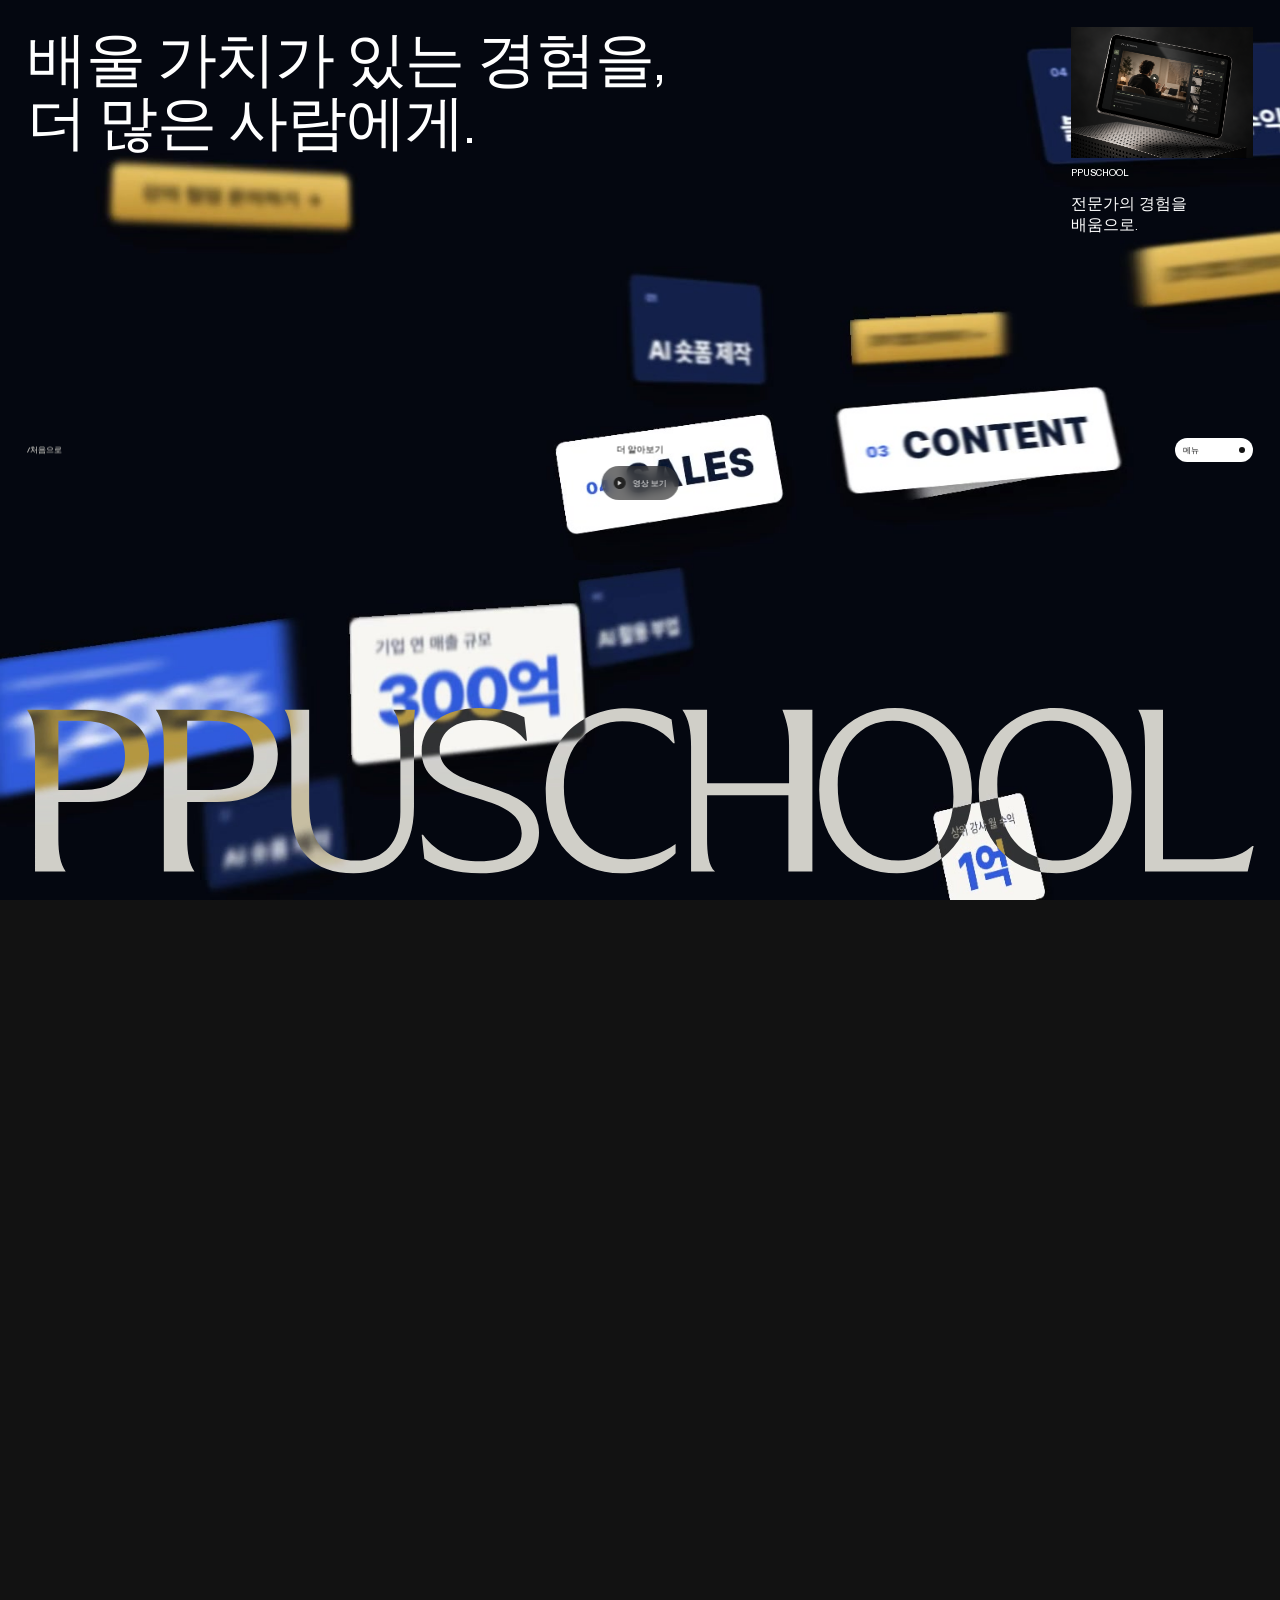
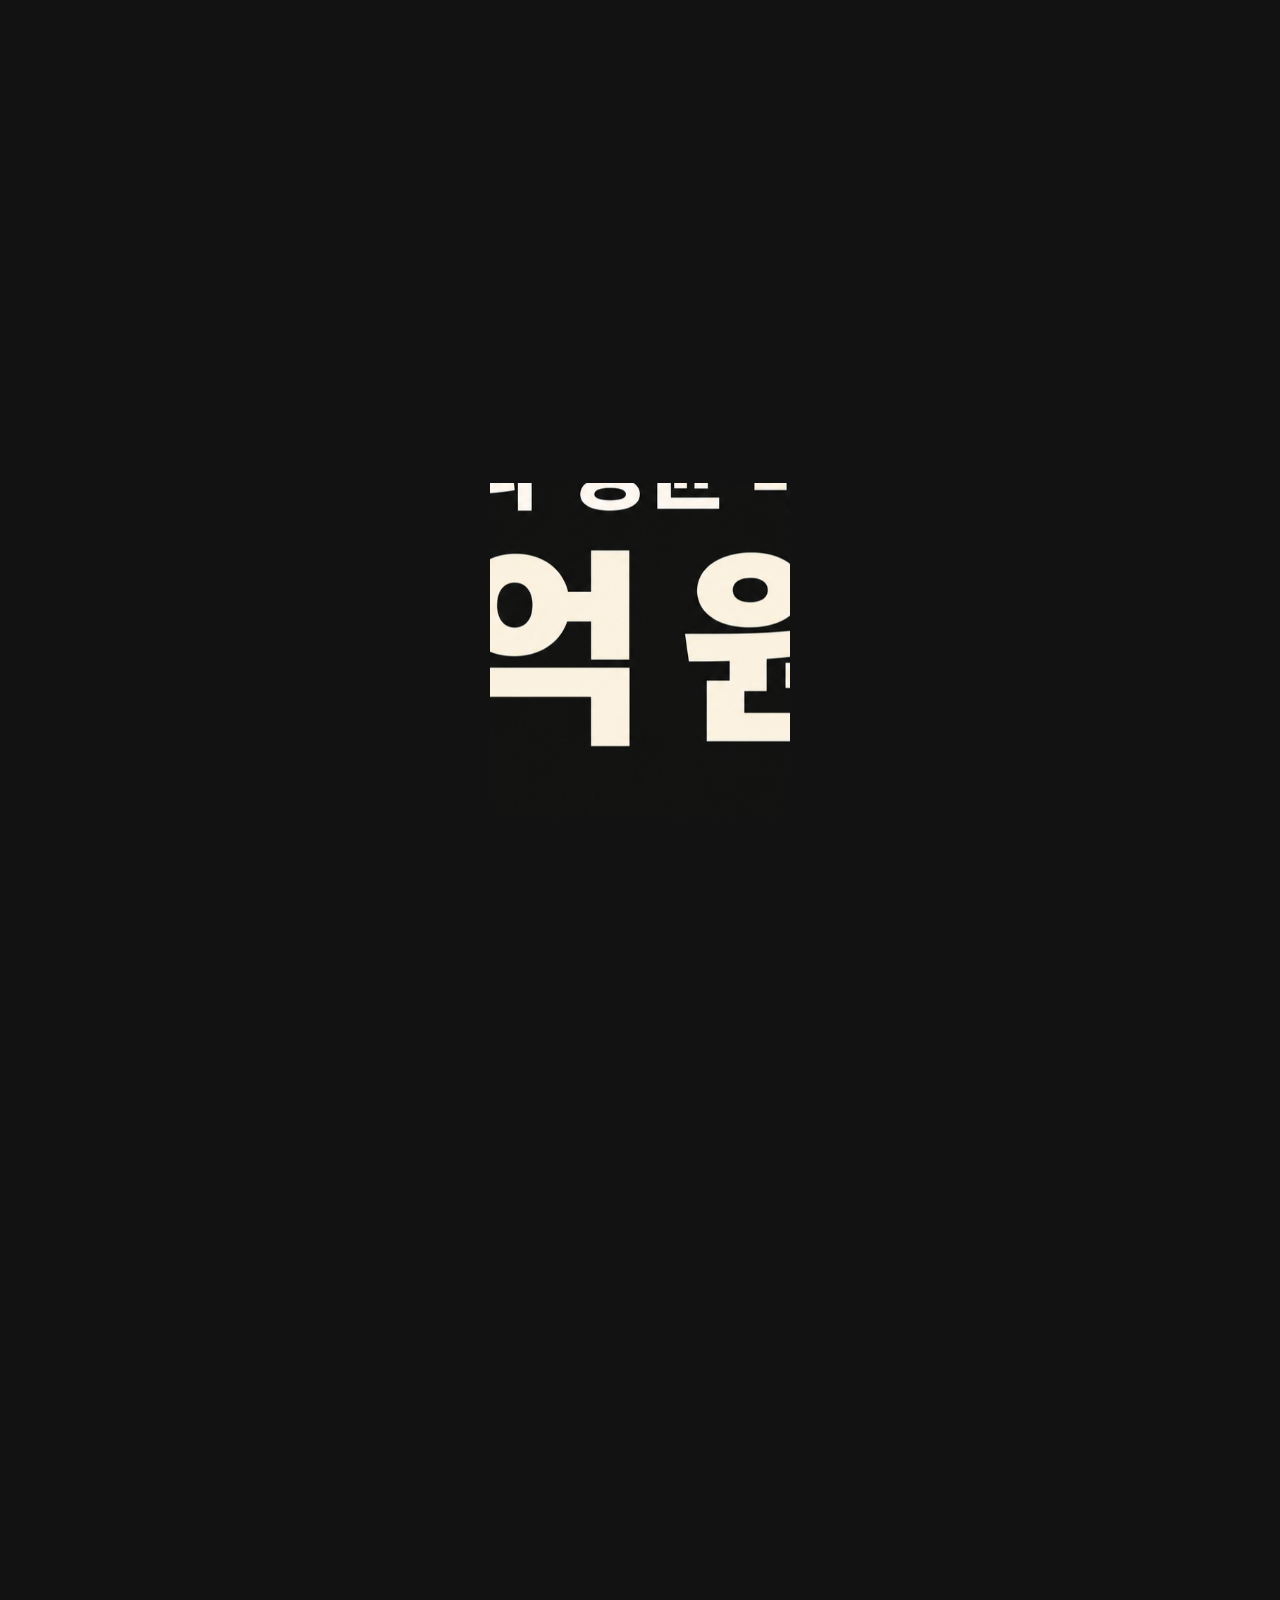
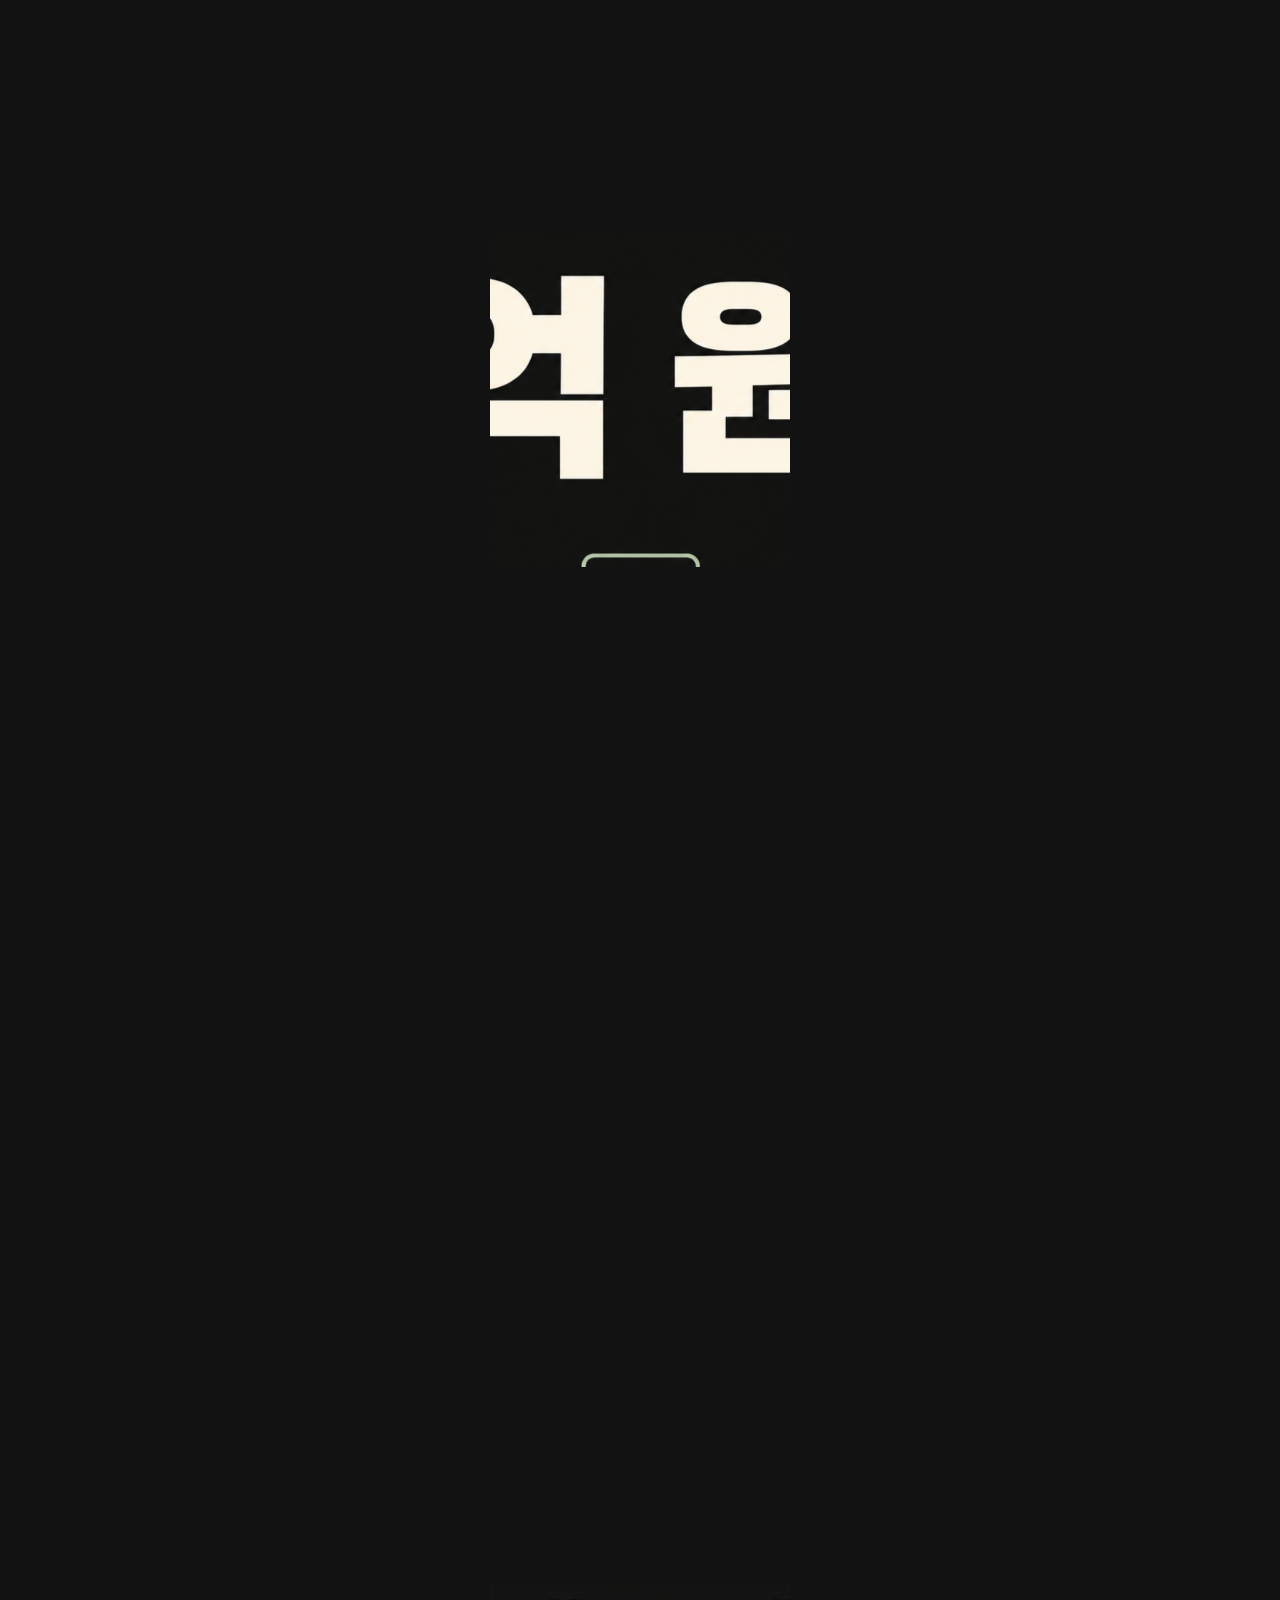
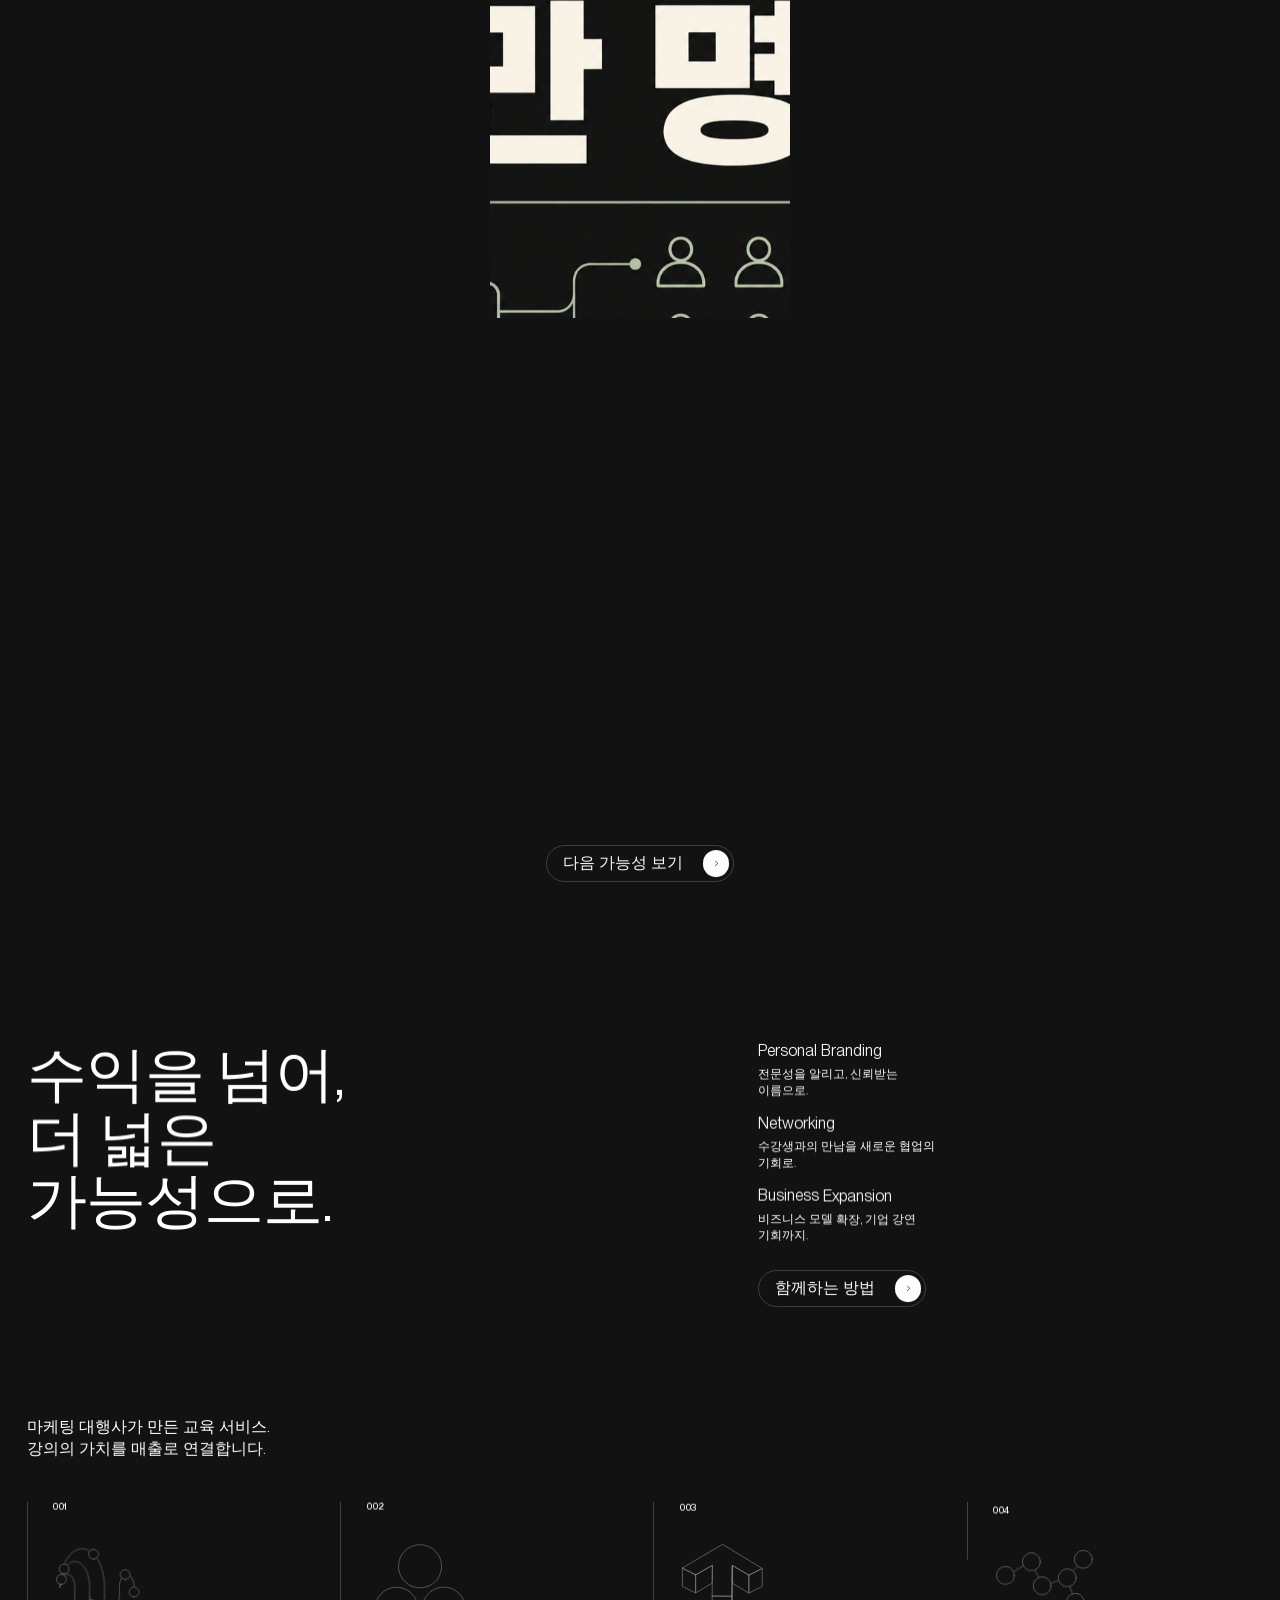
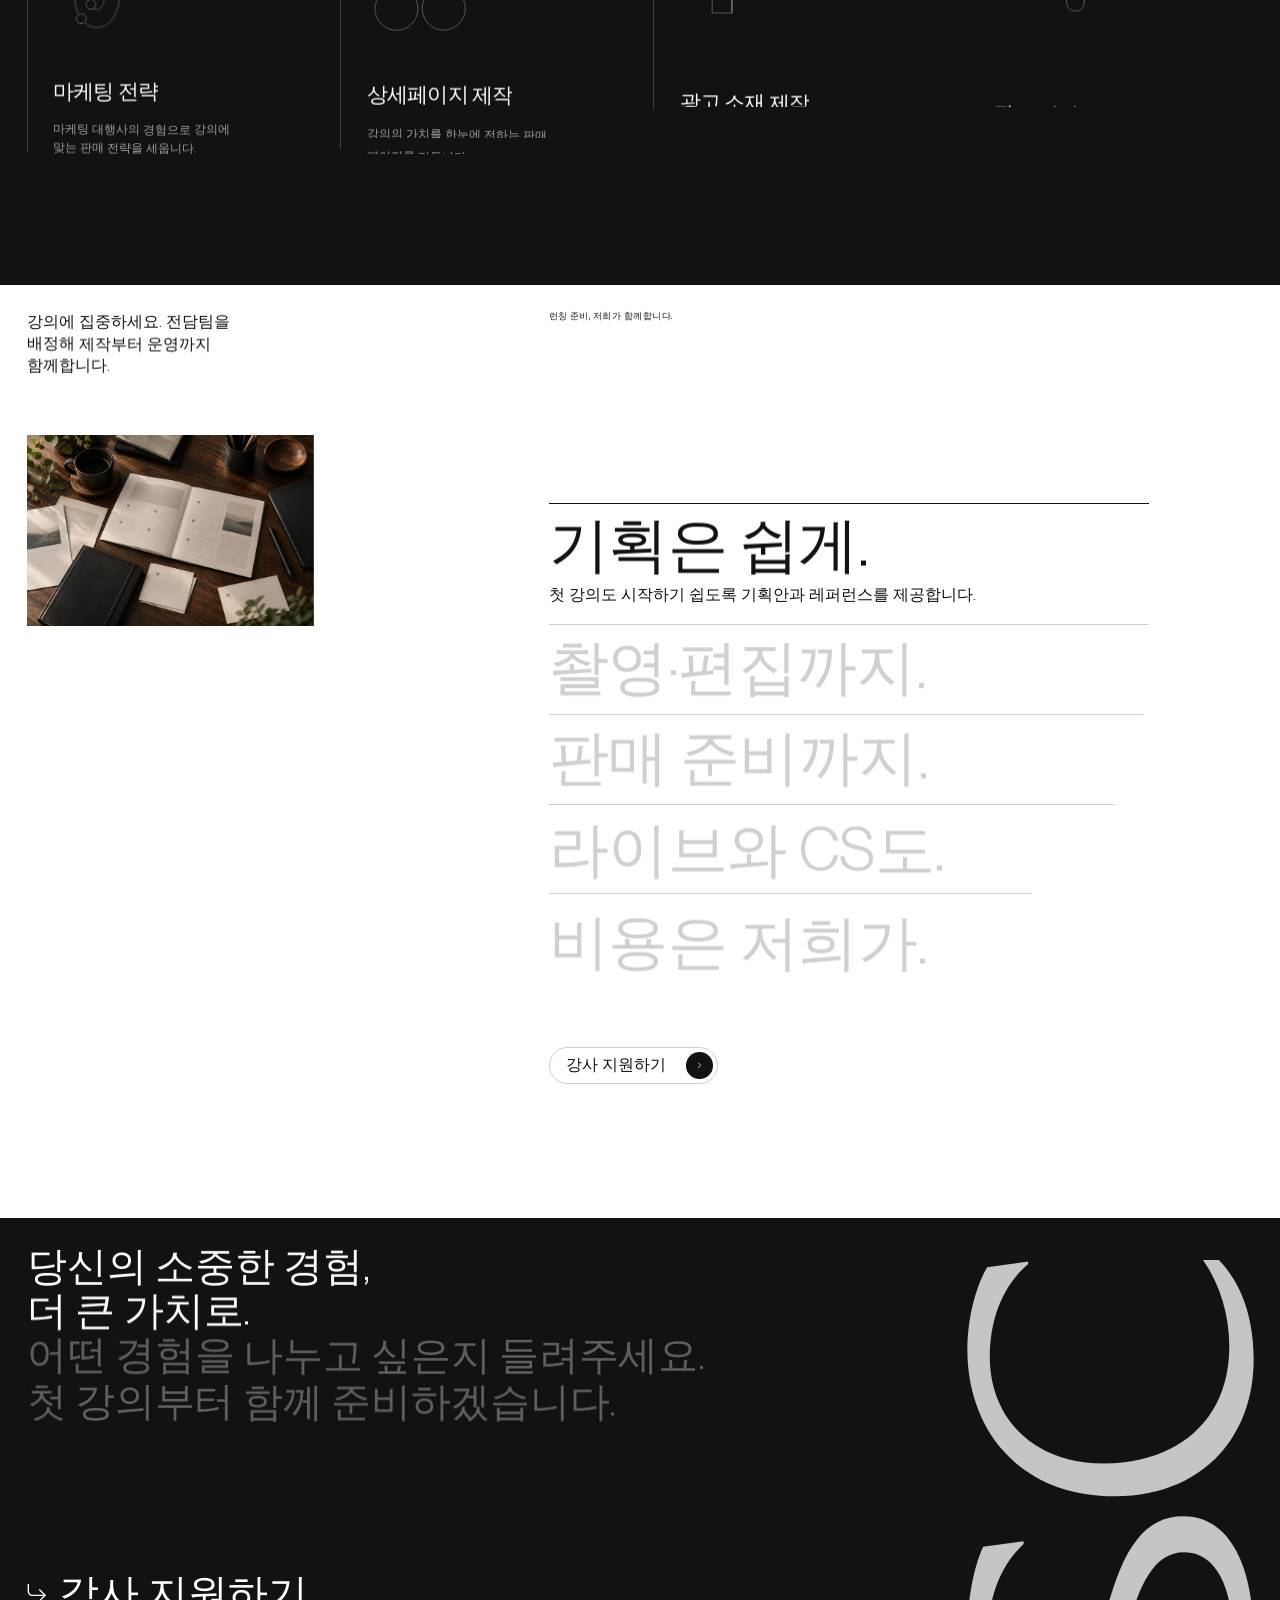
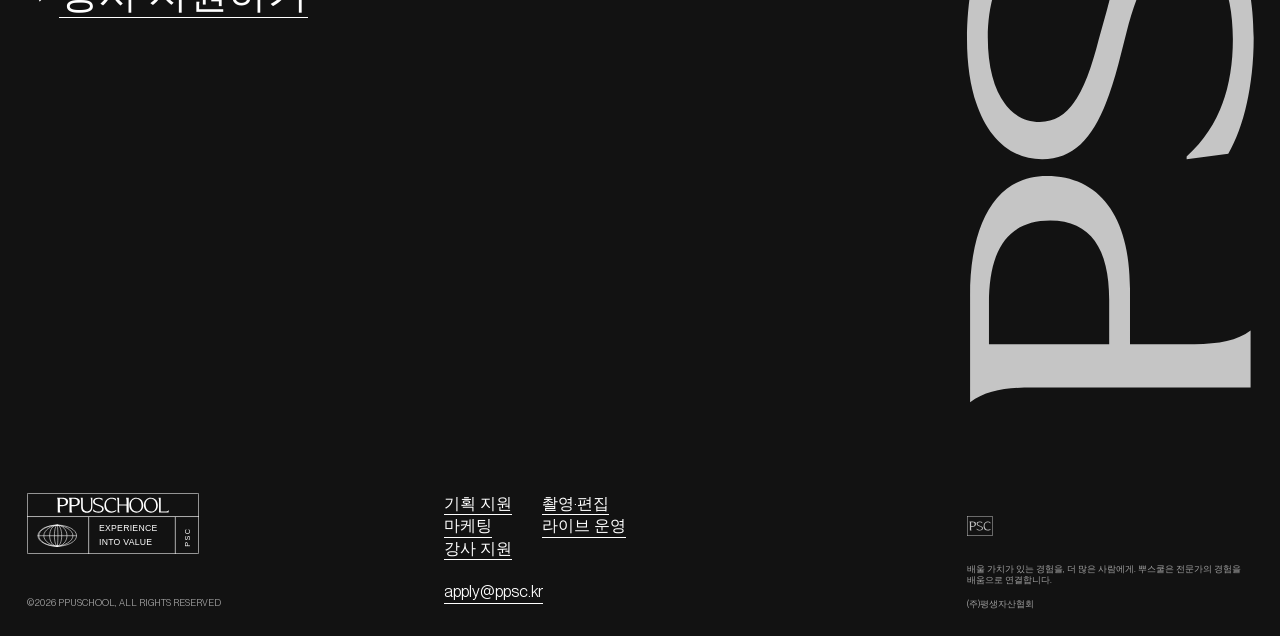
==== index.html @ a4d76870 "Add PPUSCHOOL website" ====
<!doctype html>
<html lang="ko">
<head>
  <meta charset="utf-8">
  <meta name="viewport" content="width=device-width, initial-scale=1">
  <meta name="theme-color" content="#121212">
  <meta name="description" content="촬영·편집·마케팅·CS 인력과 비용부터 스튜디오·장비·라이브 운영까지 지원하는 강사 런칭 파트너.">
  <title>PPUSCHOOL — 강사 지원</title>
  <link rel="icon" href="favicon-psc.svg" type="image/svg+xml">
  <link rel="preload" href="neue-montreal-regular.woff2" as="font" type="font/woff2" crossorigin>
  <link rel="stylesheet" href="styles.css">
  <link rel="stylesheet" href="lower-sections.css">
  <link rel="stylesheet" href="motion.css">
  <link rel="stylesheet" href="pill-motion.css">
  <link rel="stylesheet" href="locale-ko.css">
  <script defer src="gsap.min.js"></script>
  <script defer src="ScrollTrigger.min.js"></script>
  <script defer src="lenis.min.js"></script>
  <script defer src="globe-animation.js"></script>
  <script defer src="lottie.min.js"></script>
  <script defer src="service-animations.js"></script>
  <script defer src="app.js"></script>
  <script defer src="pill-motion.js"></script>
  <script defer src="lower-sections.js"></script>
</head>
<body>
  <a class="skip-link" href="#work">본문 바로가기</a>
  <header class="site-header container">
    <a class="work-with-us" href="#studio"><span aria-hidden="true">↳</span> 강사 지원 안내</a>
    <a class="header-logo" href="#home" aria-label="첫 화면으로 이동"><span class="header-brand">PPUSCHOOL</span></a>
    <div class="location"><span>한국</span><time id="melbourne-time">00:00</time></div>
  </header>
  <a class="page-label" href="#home">/처음으로</a>
  <nav class="navigation" aria-label="주요 메뉴">
    <div id="menu-links" class="menu-links" inert>
      <a class="menu-pill" href="#home">뿌스쿨<span></span></a>
      <a class="menu-pill" href="#revenue">수익 목표<span></span></a>
      <a class="menu-pill" href="#services">성장의 기회<span></span></a>
      <a class="menu-pill" href="#capabilities">마케팅 역량<span></span></a>
      <a class="menu-pill" href="#studio">런칭 지원<span></span></a>
      <a class="menu-pill" href="#contact">강사 지원<span></span></a>
    </div>
    <button class="menu-pill menu-toggle" type="button" aria-expanded="false" aria-controls="menu-links"><span class="menu-label">메뉴</span><span class="menu-dot" aria-hidden="true"></span></button>
  </nav>
  <main>
    <section class="hero" id="home" aria-label="뿌스쿨 브랜드 소개" data-theme="dark">
      <span class="revenue-anchor" id="revenue" aria-hidden="true"></span>
      <div class="hero-sticky">
        <div class="hero-scene">
          <video id="hero-video" class="hero-video" src="ppschool_main_v4.mp4" poster="ppschool_main_v4-poster.jpg" autoplay muted loop playsinline preload="auto" aria-label="뿌스쿨 메인 소개 영상"></video>
          <div class="hero-top container">
            <div class="hero-message"><h1>배울 가치가 있는 경험을,<br>더 많은 사람에게.</h1></div>
            <a class="featured" href="#services" data-cursor="보기">
              <span class="featured-image"><img src="pps-course-library.png" alt="뿌스쿨 강의 플레이어와 커리큘럼을 표현한 태블릿 콘셉트 이미지"></span>
              <span class="featured-label">PPUSCHOOL</span>
              <span class="featured-name">전문가의 경험을 배움으로.</span>
            </a>
          </div>
          <button class="scroll-hint" type="button" aria-label="수익 목표로 이동">더 알아보기</button>
          <button class="reel-launch" type="button"><img src="ic-play.svg" alt=""><span>영상 보기</span></button>
          <div class="hero-wordmark" aria-hidden="true"><svg xmlns="http://www.w3.org/2000/svg" width="1840" height="248" viewBox="0 0 1840 248" fill="none" role="img" aria-label="PPUSCHOOL"><title>PPUSCHOOL</title><g data-letter="P"><path d="M0 2.678H86C145 2.678 183 25 183 69C183 114 151 141 92 141H47V197C47 218 50 234 58 245.322H12V57C12 34 10 17 0 2.678ZM47 19H80C123 19 147 35 147 72C147 107 124 123 83 123H47V19Z" fill="currentColor" fill-rule="evenodd"/></g><g data-letter="P"><path d="M193.211 2.678H279.211C338.211 2.678 376.211 25 376.211 69C376.211 114 344.211 141 285.211 141H240.211V197C240.211 218 243.211 234 251.211 245.322H205.211V57C205.211 34 203.211 17 193.211 2.678ZM240.211 19H273.211C316.211 19 340.211 35 340.211 72C340.211 107 317.211 123 276.211 123H240.211V19Z" fill="currentColor" fill-rule="evenodd"/></g><g data-letter="U"><path d="M386.421 2.678H423.217V143.579C423.217 200.14 444.96 228.923 494.467 228.923C536.616 228.588 560.031 199.806 560.031 155.962V59.908C560.031 34.472 558.359 16.065 549.661 2.678H581.774C580.436 20.75 580.436 32.464 580.436 49.868V148.599C580.436 217.544 543.975 248 489.784 248C429.238 248 396.457 214.197 396.457 148.934V57.9C396.457 34.472 395.118 16.4 386.421 2.678Z" fill="currentColor" fill-rule="evenodd"/></g><g data-letter="S"><path d="M749.985 49H747.985C729.985 26 703.985 18 679.985 18C642.985 18 618.985 35 618.985 63C618.985 90 642.985 103 678.985 114L699.985 121C744.985 135 767.985 154 767.985 187C767.985 228 730.985 248 679.985 248C642.985 248 612.985 238 595.985 226L591.985 190H593.985C614.985 218 643.985 230 678.985 230C716.985 230 741.985 215 741.985 188C741.985 162 718.985 149 683.985 138L660.985 131C616.985 117 591.985 100 591.985 65C591.985 24 626.985 0 678.985 0C706.985 0 731.985 6 745.985 14L749.985 49Z" fill="currentColor" fill-rule="evenodd"/></g><g data-letter="C"><path d="M971.542 52.88H969.535C951.471 30.456 923.373 19.746 892.932 19.746C844.763 19.746 805.291 54.888 805.291 118.478C805.291 179.725 839.076 226.915 901.63 226.915C926.718 226.915 952.475 219.217 972.88 204.157V217.879C958.496 232.939 932.07 248 891.26 248C822.351 248 778.196 198.467 778.196 128.184C778.196 41.166 837.404 0.335 898.619 0.335C925.045 0.335 951.137 7.698 966.859 17.404L971.542 52.88Z" fill="currentColor" fill-rule="evenodd"/></g><g data-letter="H"><path d="M983.09 2.678H1020.09V113H1143.09V56C1143.09 36 1141.09 24 1133.09 2.678H1178.09V245.322H1142.09V131H1020.09V196C1020.09 217 1022.09 237 1032.09 245.322H996.09V58C996.09 35 993.09 17 983.09 2.678Z" fill="currentColor" fill-rule="evenodd"/></g><g data-letter="O"><path d="M1301.365 0C1366.594 0 1417.44 46.521 1417.44 125.506C1417.44 205.495 1361.242 248 1304.71 248C1239.481 248 1188.301 201.814 1188.301 122.829C1188.301 42.505 1244.499 0 1301.365 0ZM1307.386 228.923C1355.89 228.923 1389.675 190.769 1389.675 133.204C1389.675 63.59 1355.89 19.077 1298.354 19.077C1249.851 19.077 1216.065 57.565 1216.065 115.131C1216.065 184.745 1250.185 228.923 1307.386 228.923Z" fill="currentColor" fill-rule="evenodd"/></g><g data-letter="O"><path d="M1540.714 0C1605.943 0 1656.789 46.521 1656.789 125.506C1656.789 205.495 1600.591 248 1544.059 248C1478.83 248 1427.65 201.814 1427.65 122.829C1427.65 42.505 1483.848 0 1540.714 0ZM1546.735 228.923C1595.239 228.923 1629.024 190.769 1629.024 133.204C1629.024 63.59 1595.239 19.077 1537.703 19.077C1489.2 19.077 1455.414 57.565 1455.414 115.131C1455.414 184.745 1489.534 228.923 1546.735 228.923Z" fill="currentColor" fill-rule="evenodd"/></g><g data-letter="L"><path d="M1667 2.678H1704V227H1773C1806 227 1823 220 1838 207H1840L1831 245.322H1677V58C1677 35 1675 17 1667 2.678Z" fill="currentColor" fill-rule="evenodd"/></g></svg>
</div>
          <button class="background-toggle" type="button" aria-label="배경 영상 일시정지"><img src="ic-pause.svg" alt=""></button>
        </div>
      </div>
    </section>
    <div class="motion-backdrop"><div class="work-statement"><h2>한 번의 런칭,<br>1억+ 수익을 목표로.</h2></div></div>
    <div class="work-story" id="showcase" data-theme="dark">

      <h2 class="mobile-work-heading">한 번의 런칭,<br>1억+ 수익을 목표로.</h2>
      <div class="project-list" id="work">
        <article class="project" id="kismet">
          <div class="project-sticky">
            <a class="project-link" href="#services" data-cursor="보기" aria-label="강의 평균 매출, 3억 원+ — 성장 기회 알아보기">
              <div class="project-out"><div class="project-in"><img src="pps-course-sales-infographic.png" alt="강의 평균 매출 3억 원+와 강의·수강·매출의 관계를 보여주는 인포그래픽" loading="eager"></div></div>
              <div class="project-caption"><h3>경험을 수익으로.</h3><p>당신의 전문성을, 수익을 만드는 강의로</p></div>
            </a>
          </div>
        </article>
        <article class="project" id="mat-voyce">
          <div class="project-sticky">
            <a class="project-link" href="#services" data-cursor="보기" aria-label="강사 평균 수익, 1억 원+ — 성장 기회 알아보기">
              <div class="project-out"><div class="project-in"><img src="pps-instructor-income-infographic.png" alt="강사 평균 수익 1억 원+와 전문성·강의·수익의 관계를 보여주는 인포그래픽" loading="lazy"></div></div>
              <div class="project-caption"><h3>강의의 가치를 매출로.</h3><p>좋은 강의에 마케팅의 힘을 더합니다.</p></div>
            </a>
          </div>
        </article>
        <article class="project" id="roblox">
          <div class="project-sticky">
            <a class="project-link" href="#services" data-cursor="보기" aria-label="연간 수강생 수, 1만 명+ — 성장 기회 알아보기">
              <div class="project-out"><div class="project-in"><img src="pps-annual-learners-infographic.png" alt="연간 수강생 수 1만 명+와 배움으로 연결되는 수강생을 보여주는 인포그래픽" loading="lazy"></div></div>
              <div class="project-caption"><h3>더 큰 성과를 향해.</h3><p>성공적인 런칭을 목표로 함께합니다.</p></div>
            </a>
          </div>
        </article>
      </div>
      <div class="all-work"><a class="pill-link pill-light" href="#services"><span>다음 가능성 보기</span><span class="pill-arrow" aria-hidden="true">›</span></a></div>
    </div>
    <section class="services" id="services" data-theme="light">
      <div class="services-top container">
        <h2 class="reveal">수익을 넘어,<br>더 넓은<br><span class="changing-copy"><span>가능성으로.</span></span></h2>
        <div class="services-intro">
          <div class="benefit-list">
            <div class="benefit"><h3>Personal Branding</h3><p>전문성을 알리고, 신뢰받는 이름으로.</p></div>
            <div class="benefit"><h3>Networking</h3><p>수강생과의 만남을 새로운 협업의 기회로.</p></div>
            <div class="benefit"><h3>Business Expansion</h3><p>비즈니스 모델 확장, 기업 강연 기회까지.</p></div>
          </div>
          <a class="pill-link" href="#studio"><span>함께하는 방법</span><span class="pill-arrow" aria-hidden="true">›</span></a>
        </div>
      </div>
      <div class="capabilities-lead container" id="capabilities">
        <p class="reveal">마케팅 대행사가 만든 교육 서비스.<br>강의의 가치를 매출로 연결합니다.</p>
      </div>
      <div class="service-grid container" aria-label="수익 목표를 뒷받침하는 역량">
        <article class="service-card reveal"><span class="eyebrow">001</span><div class="service-icon" data-animation="0" aria-hidden="true"><svg viewBox="0 0 160 160" fill="none"><path d="M25 85C25 6 92 10 92 89s43 54 43-12M25 85c0-35 40-40 40 3s30 72 57 22"/><circle cx="25" cy="85" r="8"/><circle cx="92" cy="89" r="8"/><circle cx="135" cy="77" r="8"/></svg></div><div class="service-copy"><h3>마케팅 전략</h3><p>마케팅 대행사의 경험으로 강의에 맞는 판매 전략을 세웁니다.</p></div></article>
        <article class="service-card reveal"><span class="eyebrow">002</span><div class="service-icon" data-animation="1" aria-hidden="true"><svg viewBox="0 0 160 160" fill="none"><circle cx="47" cy="58" r="32"/><circle cx="112" cy="58" r="32"/><circle cx="80" cy="112" r="32"/></svg></div><div class="service-copy"><h3>상세페이지 제작</h3><p>강의의 가치를 한눈에 전하는 판매 페이지를 만듭니다.</p></div></article>
        <article class="service-card reveal"><span class="eyebrow">003</span><div class="service-icon" data-animation="2" aria-hidden="true"><svg viewBox="0 0 160 160" fill="none"><path d="M22 118V38h96v58M22 93h31v25H22m31 0V69l63 38v26L53 96m0-27h42l-17-13h40m-2 51 22-13-60-38m38 77 22-13V94"/></svg></div><div class="service-copy"><h3>광고 소재 제작</h3><p>강의의 강점을 담아 수강하고 싶은 이유를 전합니다.</p></div></article>
        <article class="service-card reveal"><span class="eyebrow">004</span><div class="service-icon" data-animation="3" aria-hidden="true"><svg viewBox="0 0 160 160" fill="none"><path d="m28 90 31-31 17 36 37-25 14-31m-14 31 13 50"/><circle cx="28" cy="90" r="13"/><circle cx="59" cy="59" r="13"/><circle cx="76" cy="95" r="13"/><circle cx="113" cy="70" r="13"/><circle cx="127" cy="39" r="13"/><circle cx="126" cy="120" r="13"/></svg></div><div class="service-copy"><h3>광고 직접 운영</h3><p>강의 매출 극대화를 목표로 광고를 기획하고 운영합니다.</p></div></article>
      </div>
    </section>
    <section class="studio-section" id="studio" data-theme="light" aria-labelledby="studio-heading">
  <div class="container studio-top">
    <p class="studio-intro">강의에 집중하세요. 전담팀을 배정해 제작부터 운영까지 함께합니다.</p>
    <h2 class="studio-eyebrow" id="studio-heading">런칭 준비, 저희가 함께합니다.</h2>
  </div>
  <div class="container studio-bottom">
    <figure class="studio-visual" aria-label="강의 런칭 지원 안내">
      <div class="studio-image-frame is-active" data-studio-image="0" aria-hidden="false"><img class="studio-image" src="pps-course-planning.png" alt="기획안과 강의 자료를 준비하는 작업 공간 콘셉트 이미지" loading="lazy"></div>
      <div class="studio-image-frame" data-studio-image="1" aria-hidden="true"><img class="studio-image" src="pps-recording-studio.png" alt="강의 촬영을 위한 카메라와 조명을 갖춘 스튜디오 콘셉트 이미지" loading="lazy"></div>
      <div class="studio-image-frame" data-studio-image="2" aria-hidden="true"><img class="studio-image" src="pps-launch-marketing.png" alt="강의의 강점을 전하는 상세페이지와 광고 소재 콘셉트 이미지" loading="lazy"></div>
      <div class="studio-image-frame" data-studio-image="3" aria-hidden="true"><img class="studio-image" src="pps-live-operations.png" alt="라이브 강의와 콘텐츠 편집을 관리하는 운영 공간 콘셉트 이미지" loading="lazy"></div>
      <div class="studio-image-frame" data-studio-image="4" aria-hidden="true"><img class="studio-image" src="pps-recording-studio.png" alt="제작 인력과 장비 지원을 상징하는 강의 스튜디오 콘셉트 이미지" loading="lazy"></div>
    </figure>
    <div class="studio-principles">
      <div class="studio-principle is-active" data-studio-item="0"><span class="studio-rule" aria-hidden="true"></span>
        <h3><button class="studio-toggle" id="studio-toggle-0" aria-expanded="true" aria-controls="studio-panel-0">기획은 쉽게.</button></h3>
        <div class="studio-description" id="studio-panel-0" role="region" aria-labelledby="studio-toggle-0"><p>첫 강의도 시작하기 쉽도록 기획안과 레퍼런스를 제공합니다.</p></div>
      </div>
      <div class="studio-principle" data-studio-item="1"><span class="studio-rule" aria-hidden="true"></span>
        <h3><button class="studio-toggle" id="studio-toggle-1" aria-expanded="false" aria-controls="studio-panel-1">촬영·편집까지.</button></h3>
        <div class="studio-description" id="studio-panel-1" role="region" aria-labelledby="studio-toggle-1" hidden><p>스튜디오와 장비, 촬영 인력부터 편집까지 저희가 준비합니다.</p></div>
      </div>
      <div class="studio-principle" data-studio-item="2"><span class="studio-rule" aria-hidden="true"></span>
        <h3><button class="studio-toggle" id="studio-toggle-2" aria-expanded="false" aria-controls="studio-panel-2">판매 준비까지.</button></h3>
        <div class="studio-description" id="studio-panel-2" role="region" aria-labelledby="studio-toggle-2" hidden><p>상세페이지와 광고 소재를 만들고, 마케팅도 직접 운영합니다.</p></div>
      </div>
      <div class="studio-principle" data-studio-item="3"><span class="studio-rule" aria-hidden="true"></span>
        <h3><button class="studio-toggle" id="studio-toggle-3" aria-expanded="false" aria-controls="studio-panel-3">라이브와 CS도.</button></h3>
        <div class="studio-description" id="studio-panel-3" role="region" aria-labelledby="studio-toggle-3" hidden><p>라이브 강의 운영과 고객 응대까지 저희가 관리합니다.</p></div>
      </div>
      <div class="studio-principle" data-studio-item="4"><span class="studio-rule" aria-hidden="true"></span>
        <h3><button class="studio-toggle" id="studio-toggle-4" aria-expanded="false" aria-controls="studio-panel-4">비용은 저희가.</button></h3>
        <div class="studio-description" id="studio-panel-4" role="region" aria-labelledby="studio-toggle-4" hidden><p>제작·마케팅·운영에 필요한 인력과 비용을 모두 저희가 부담합니다.</p></div>
      </div>
    </div>
  </div>
  <div class="container studio-cta-row"><a class="pill-link studio-cta" href="#contact"><span>강사 지원하기</span><span class="pill-arrow" aria-hidden="true">↗</span></a></div>
</section>

<footer class="site-footer container" id="contact" data-theme="dark">
  <div class="footer-left">
    <div class="footer-top">
      <h2 class="footer-statement"><span>당신의 소중한 경험,<br>더 큰 가치로.</span> 어떤 경험을 나누고 싶은지 들려주세요. 첫 강의부터 함께 준비하겠습니다.</h2>
      <div class="footer-book-wrap">
        <a class="footer-book" href="mailto:apply@ppsc.kr">
          <svg class="footer-book-arrow" viewBox="0 0 32 32" width="32" height="32" fill="none" aria-hidden="true"><path d="M26.666 20L7.99935 20C6.40805 20 4.88193 19.3679 3.75671 18.2426C2.63149 17.1174 1.99935 15.5913 1.99935 14L1.99935 4"/><path d="M19.1992 28L27.1992 20L19.1992 12"/></svg>
          <span class="footer-book-label">강사 지원하기</span>
        </a>
        <div class="footer-image-trail" aria-hidden="true"></div>
      </div>
    </div>
    <div class="footer-bottom-left">
      <div class="footer-identity">
        <div class="footer-badge">
          <img src="footer-logo-ppuschool.svg" alt="PPUSCHOOL — Experience into value" loading="lazy" width="258" height="92">
          <svg class="footer-globe" viewBox="0 0 80 56" aria-hidden="true"><ellipse cx="40" cy="28" rx="32" ry="23"/><ellipse cx="40" cy="28" rx="15" ry="23"/><path d="M8 28h64M40 5v46M12 17h56M12 39h56"/></svg>
          <div class="footer-globe-animation" aria-hidden="true"></div>
        </div>
        <p class="footer-copyright">©2026 PPUSCHOOL, ALL RIGHTS RESERVED</p>
      </div>
      <div class="footer-socials">
        <a href="#studio">기획 지원</a>
        <a href="#studio">촬영·편집</a>
        <a href="#capabilities">마케팅</a>
        <a href="#studio">라이브 운영</a>
        <a href="#contact">강사 지원</a>
        <a class="footer-email" href="mailto:apply@ppsc.kr">apply@ppsc.kr</a>
      </div>
    </div>
  </div>
  <div class="footer-right">
    <svg class="footer-symbol" role="img" aria-label="PSC" xmlns="http://www.w3.org/2000/svg" width="208" height="538.565" viewBox="0 0 208 538.565" fill="none"><path data-letter="P" d="M2.246 538.565L2.246 461.423C2.246 408.5 20.968 374.414 57.871 374.414C95.613 374.414 118.258 403.118 118.258 456.041L118.258 496.406L165.226 496.406C182.839 496.406 196.258 493.715 205.754 486.539L205.754 527.801L47.806 527.801C28.516 527.801 14.258 529.595 2.246 538.565ZM15.935 496.406L15.935 466.805C15.935 428.234 29.355 406.706 60.387 406.706C89.742 406.706 103.161 427.337 103.161 464.114L103.161 496.406L15.935 496.406Z" fill="currentColor" fill-rule="evenodd"></path><path data-letter="S" d="M41.097 203.979L41.097 205.982C21.806 224.006 15.097 250.042 15.097 274.074C15.097 311.124 29.355 335.156 52.839 335.156C75.484 335.156 86.387 311.124 95.613 275.075L101.484 254.047C113.226 208.986 129.161 185.955 156.839 185.955C191.226 185.955 208 223.005 208 274.074C208 311.124 199.613 341.165 189.548 358.188L159.355 362.193L159.355 360.19C182.839 339.162 192.903 310.123 192.903 275.075C192.903 237.024 180.323 211.99 157.677 211.99C135.871 211.99 124.968 235.021 115.742 270.069L109.871 293.1C98.129 337.159 83.871 362.193 54.516 362.193C20.129 362.193 0 327.146 0 275.075C0 247.037 5.032 222.004 11.742 207.985L41.097 203.979Z" fill="currentColor" fill-rule="evenodd"></path><path data-letter="C" d="M44.351 1.178L44.351 2.946C25.544 18.855 16.561 43.601 16.561 70.411C16.561 112.834 46.035 147.597 99.369 147.597C150.737 147.597 190.316 117.842 190.316 62.751C190.316 40.655 183.859 17.971 171.228 0L182.737 0C195.368 12.668 208 35.942 208 71.883C208 132.572 166.456 171.46 107.509 171.46C34.526 171.46 0.281 119.315 0.281 65.402C0.281 42.129 6.456 19.149 14.597 5.303L44.351 1.178Z" fill="currentColor" fill-rule="evenodd"></path></svg>
    <div class="footer-acknowledgment">
      <img class="footer-flag" src="brandmark-psc.svg" alt="PSC" width="53" height="40" loading="lazy">
      <p>배울 가치가 있는 경험을, 더 많은 사람에게. 뿌스쿨은 전문가의 경험을 배움으로 연결합니다.</p>
      <p>(주)평생자산협회</p>
    </div>
  </div>
</footer>

  </main>
  <div class="cursor-bubble" aria-hidden="true"><div class="cursor-view"><span>보기</span><img src="arrow-right.svg" alt=""></div><div class="cursor-reel"><img src="ic-play.svg" alt=""><span>영상 보기</span></div></div>
  <dialog class="reel-dialog" aria-label="뿌스쿨 소개 영상 재생">
    <div class="reel-screen"></div>
    <button class="reel-mobile-toggle video-pill" type="button" aria-label="영상 일시정지">일시정지</button>
    <button class="reel-mute video-pill" type="button"><span>음소거</span><img src="ic-mute.svg" alt=""></button>
    <button class="reel-close video-pill" type="button">닫기<span aria-hidden="true">×</span></button>
  </dialog>
</body>
</html>
---- styles.css ----
@font-face{font-family:"Neue Montreal";src:url("neue-montreal-regular.woff2") format("woff2");font-weight:400;font-display:swap}
@font-face{font-family:"Neue Montreal";src:url("neue-montreal-medium.woff2") format("woff2");font-weight:500;font-display:swap}
@font-face{font-family:"Neue Montreal";src:url("neue-montreal-bold.woff2") format("woff2");font-weight:700;font-display:swap}
:root{font-family:"Neue Montreal",Arial,sans-serif;font-size:10px;color:#fff;background:#121212;--ease:cubic-bezier(.165,.84,.44,1);--gutter:4rem;--ink:#121212;--paper:#eeecee}
*{box-sizing:border-box}html{scroll-behavior:smooth;scrollbar-width:none}html::-webkit-scrollbar{display:none}body{margin:0;font-size:2.4rem;font-weight:400;-webkit-font-smoothing:antialiased}body.modal-open{overflow:hidden}button,a{-webkit-tap-highlight-color:transparent}button{font:inherit;color:inherit;cursor:pointer}a{color:inherit;text-decoration:none}button{border:0;background:none}img,video,svg{display:block;max-width:100%}h1,h2,h3,p{margin:0;font-weight:400}a:focus-visible,button:focus-visible{outline:2px solid #f36e48;outline-offset:6px}.container{width:100%;padding-left:var(--gutter);padding-right:var(--gutter)}.skip-link{position:fixed;top:1rem;left:1rem;background:white;color:black;padding:1rem;z-index:5000;transform:translateY(-200%)}.skip-link:focus{transform:none}.eyebrow{font-size:1.4rem;line-height:1.16;font-weight:500;letter-spacing:.07em;text-transform:uppercase}
.site-header{position:fixed;top:4rem;left:0;z-index:50;display:flex;align-items:center;justify-content:space-between;color:#fff;mix-blend-mode:difference;pointer-events:none;opacity:0;transition:opacity .5s}.site-header a{pointer-events:auto}.site-header.visible{opacity:1}.work-with-us{font-size:1.2rem;font-weight:500;text-decoration:underline;text-underline-offset:.6rem;line-height:1.2}.work-with-us span{font-size:1.8rem}.header-logo{position:absolute;left:50%;top:50%;transform:translate(-50%,-50%)}.header-symbol{height:4.949rem;width:auto;filter:invert(1)}.header-wordmark{display:none}.location{display:flex;gap:1.1rem;font-size:1.2rem;font-weight:500;letter-spacing:.05em}.location>span{opacity:.5}.page-label{position:fixed;left:4rem;top:50%;z-index:50;transform:translateY(-50%);font-size:1.2rem;font-weight:500;mix-blend-mode:difference;color:white}
.navigation{position:fixed;z-index:60;right:4rem;top:50%;transform:translateY(-50%);display:flex;align-items:center;gap:.8rem}.menu-links{display:flex;align-items:center;gap:.8rem;pointer-events:none;visibility:hidden}.menu-links a{opacity:0;transform:translateX(6rem) scale(.75);transition:transform .65s var(--ease),opacity .35s}.menu-pill{width:11.7rem;height:3.2rem;min-height:24px;display:flex;align-items:center;justify-content:space-between;border-radius:4rem;background:white;color:#121212;padding:.9rem 1.2rem;font-size:1.2rem;line-height:1;font-weight:500;transition:background .3s,color .3s,transform .6s var(--ease);white-space:nowrap}.menu-pill>span:last-child:not(.menu-label){width:1rem;height:1rem;background:currentColor;border-radius:50%;flex:none}.navigation.open .menu-links{pointer-events:auto;visibility:visible}.navigation.open .menu-links a{opacity:1;transform:none}.menu-links a:nth-child(5){transition-delay:.03s}.menu-links a:nth-child(4){transition-delay:.06s}.menu-links a:nth-child(3){transition-delay:.09s}.menu-links a:nth-child(2){transition-delay:.12s}.menu-links a:nth-child(1){transition-delay:.15s}.menu-pill:hover{transform:scale(1.05)}.navigation.on-light .menu-pill{background:#121212;color:#fff}.navigation.open .menu-dot{position:relative;background:transparent!important}.navigation.open .menu-dot:before,.navigation.open .menu-dot:after{content:"";position:absolute;top:45%;left:0;width:100%;height:1px;background:currentColor;transform:rotate(45deg)}.navigation.open .menu-dot:after{transform:rotate(-45deg)}
.hero{height:200vh;position:relative;z-index:2}.hero-sticky{height:100svh;position:sticky;top:0;overflow:hidden}.hero-scene{position:absolute;inset:0;overflow:hidden;clip-path:inset(var(--hero-clip,0%) 0)}.hero-video{position:absolute;width:100%;height:100%;object-fit:cover}.hero-top{position:absolute;inset:4rem 0 auto;display:flex;justify-content:space-between;align-items:flex-start}.hero h1{font-size:9rem;line-height:1.05;letter-spacing:-.9px;max-width:110rem;color:#fff;mix-blend-mode:difference}.featured{width:27.3rem;flex:none;color:white;mix-blend-mode:difference}.featured img{width:27.3rem;height:19.6rem;object-fit:cover;mix-blend-mode:normal}.featured-label{display:block;font-size:1.4rem;line-height:1.16;font-weight:500;margin-top:1.5rem}.featured-name{display:inline-block;font-size:2.4rem;margin-top:2.4rem;border-bottom:1px solid transparent;padding-bottom:.4rem;transition:border-color .3s}.featured:hover .featured-name{border-color:currentColor}.scroll-hint{position:absolute;top:50%;left:50%;transform:translate(-50%,-50%);font-size:1.4rem;font-weight:500;mix-blend-mode:difference;color:white;white-space:nowrap}.hero-wordmark{position:absolute;bottom:4rem;left:4rem;right:4rem;mix-blend-mode:difference;pointer-events:none}.hero-wordmark img{width:100%;filter:invert(1);opacity:.83}.reel-launch{position:absolute;left:50%;top:calc(50% + 5rem);display:flex;align-items:center;justify-content:center;gap:1rem;padding:0 1.8rem;height:4.6rem;min-height:34px;border-radius:4rem;background:rgba(29,29,30,.62);backdrop-filter:blur(6px);color:#fff;font-size:1.2rem;font-weight:500;transform:translate(-50%,-50%);transition:background .25s;white-space:nowrap;z-index:3}.reel-launch img{width:1.8rem;height:1.8rem}.reel-launch:hover{background:rgba(29,29,30,.88)}.background-toggle{position:absolute;right:4rem;bottom:calc(100vw * .135 + 5.5rem);height:3rem;width:3rem;opacity:0;transition:opacity .2s;background:#12121266;border-radius:50%;padding:.8rem}.hero-scene:hover .background-toggle,.background-toggle:focus-visible{opacity:.7}.background-toggle img{width:100%;height:100%;object-fit:contain}
.work-story{position:relative;margin-top:-100vh;z-index:1;padding-top:200vh;padding-bottom:20rem;background:#121212}.work-statement{position:sticky;top:0;width:100%;height:100vh;display:flex;align-items:center;justify-content:center;margin-bottom:-100vh;pointer-events:none;z-index:0}.work-statement p{width:90rem;text-align:center;font-size:9rem;line-height:1.05;letter-spacing:-.9px}.mobile-work-heading{display:none}.project-list{position:relative;z-index:1;display:flex;flex-direction:column;align-items:center;gap:25vh}.project{width:90rem;height:125vh}.project-sticky{position:sticky;top:0;height:100svh;display:flex;align-items:center;justify-content:center}.project-link{position:relative;display:block;width:46.875vw;height:74.074vh;transform:scale(var(--card-scale,1));will-change:transform}.project-link>img{width:100%;height:100%;object-fit:cover;transition:filter .6s}.project-link:hover>img{filter:brightness(1.08)}.project-caption{position:absolute;top:0;width:100%;font-size:1.8rem;line-height:1.16;pointer-events:none;opacity:var(--caption-opacity,1)}.project-caption h3{position:absolute;right:100%;top:-3.3rem;transform:translateX(50%);white-space:nowrap;font-size:2.4rem}.project-caption p{position:absolute;left:100%;top:-3.3rem;transform:translateX(-50%);width:37rem;text-align:center;font-size:1.4rem;line-height:1.16;font-weight:500}.all-work{position:relative;z-index:2;display:flex;justify-content:center;margin-top:3rem}.pill-link{display:inline-flex;align-items:center;justify-content:space-between;gap:3rem;height:5.6rem;padding:.5rem .6rem .5rem 2.4rem;border:1px solid rgba(18,18,18,.16);border-radius:8rem;font-size:2.4rem;line-height:1;white-space:nowrap;transition:background .3s,color .3s,transform .5s var(--ease)}.pill-arrow{width:4rem;height:4rem;border-radius:50%;display:flex;align-items:center;justify-content:center;background:#121212;color:white;font-family:Arial,sans-serif;font-size:2.4rem;transition:transform .5s}.pill-link:hover{background:#121212;color:white}.pill-link:hover .pill-arrow{background:white;color:#121212;transform:rotate(-35deg)}.pill-light{color:white;border-color:#ffffff30}.pill-light .pill-arrow{background:white;color:#121212}.pill-light:hover{background:white;color:#121212}
.services{position:relative;z-index:3;background:#eeecee;color:#121212;padding-bottom:20rem;scroll-margin-top:0}.services-top{padding-top:4rem;display:grid;grid-template-columns:repeat(12,minmax(0,1fr));gap:4rem}.services h2{grid-column:1/6;width:110%;font-size:9rem;line-height:1.05;letter-spacing:-.9px}.services-intro{grid-column:8/10;display:flex;flex-direction:column;align-items:flex-start;justify-content:space-between;padding-bottom:.4rem}.services-intro p{font-size:2.4rem;line-height:1.2;padding-bottom:6.5rem}.changing-copy{display:inline-block;overflow:hidden;vertical-align:top;height:1.12em;min-width:100%}.changing-copy>span{display:block;transition:transform .6s var(--ease),opacity .4s;white-space:nowrap}.changing-copy.changing>span{transform:translateY(-110%);opacity:0}.service-grid{display:grid;grid-template-columns:repeat(4,minmax(0,1fr));gap:4rem;padding-top:24rem}.service-card{border-left:1px solid #12121226;padding-left:4rem;display:flex;flex-direction:column;align-items:flex-start;gap:5.4rem}.service-icon{width:16rem;height:16rem;flex:none;margin-top:-1rem;margin-bottom:-1rem;opacity:.5}.service-icon>svg{width:100%;height:100%;stroke:#121212;stroke-width:2}.service-icon.animated>svg{stroke:none}.service-copy h3{font-size:3.2rem;line-height:1.16;margin-bottom:2.4rem;letter-spacing:-.04em}.service-copy p{font-size:1.8rem;line-height:1.2;max-width:27.3rem;color:#12121299}.reveal{opacity:1;transform:none}.js-ready .reveal{opacity:0;transform:translateY(3rem);transition:opacity .9s var(--ease),transform 1.1s var(--ease)}.js-ready .reveal.is-visible{opacity:1;transform:none}
.cursor-bubble{position:fixed;top:0;left:0;z-index:80;display:flex;align-items:center;justify-content:center;gap:1.2rem;min-width:10rem;height:4.6rem;background:#222b;backdrop-filter:blur(6px);color:white;border-radius:5rem;font-size:1.2rem;font-weight:500;pointer-events:none;opacity:0;transition:opacity .2s}.cursor-bubble img{width:1.8rem;filter:brightness(0) invert(1)}.cursor-bubble.visible{opacity:1}.reel-dialog{position:fixed;inset:0;margin:0;padding:0;max-width:none;max-height:none;width:100%;height:100dvh;border:0;background:#050505;color:white;z-index:2000}.reel-dialog::backdrop{background:#050505}.reel-dialog video{width:100%;height:100%;object-fit:contain}.video-pill{position:absolute;top:50%;transform:translateY(-50%);width:11rem;height:3.2rem;min-height:32px;border:1px solid #ffffff66;border-radius:3rem;display:flex;align-items:center;justify-content:space-between;font-size:1.2rem;font-weight:500;padding:.8rem 1.2rem;background:#12121277;backdrop-filter:blur(8px)}.video-pill img{width:1.6rem;height:1.6rem}.reel-mute{left:4rem}.reel-close{right:4rem;background:white;color:#121212}.reel-close>span{font-size:2rem}
.featured{mix-blend-mode:normal}.featured-label,.featured-name{mix-blend-mode:difference}.service-icon.animated{filter:invert(1)}.site-header:focus-within{opacity:1}.work-statement h2{width:90rem;text-align:center;font-size:9rem;line-height:1.05;letter-spacing:-.9px}.services,.studio-section,.site-footer{scroll-margin-top:8rem}
@media(min-width:1200px){:root{font-size:.5208333333vw}.work-story{margin-top:-200vh;padding-top:0}.work-statement{margin-bottom:0}.project-list{padding-top:100vh}}
@media(max-width:1199px){:root{--gutter:3.2rem}body{font-size:1.6rem}.site-header{top:3.2rem;opacity:1}.header-symbol{display:none}.header-wordmark{display:block;width:15rem;height:2rem;filter:invert(1)}.header-logo{left:3.2rem;top:0;transform:none}.site-header .work-with-us{position:fixed;bottom:4rem;left:3.2rem;font-size:1rem}.site-header{height:2rem}.location{margin-left:auto;font-size:1rem;gap:1.6rem}.navigation{right:3.2rem;top:auto;bottom:3.2rem;transform:none;align-items:flex-end;flex-direction:column}.menu-links{flex-direction:column;align-items:flex-end;gap:.8rem}.menu-links a{transform:translateY(3rem) scale(.8)}.menu-pill{width:11.7rem;height:3.2rem;font-size:1rem;padding:.9rem 1.2rem}.page-label{display:none}.hero{height:100svh}.hero-sticky{position:relative}.hero-top{inset:auto 0 16.4rem}.hero h1{font-size:4.8rem;max-width:64.8rem;line-height:1.05;letter-spacing:-.5px}.hero-wordmark,.featured{display:none}.scroll-hint{top:50%;left:3.2rem;transform:rotate(90deg);transform-origin:left center;font-size:1rem}.reel-launch{top:50%;left:auto;right:3.2rem;transform:translateY(-50%);font-size:1rem;min-width:12rem;height:4.6rem}.reel-launch img{width:1.8rem}.background-toggle{right:3.2rem;bottom:9rem;opacity:.8;width:3rem;height:3rem}.work-story{margin-top:0;padding-top:0;padding-bottom:12.8rem}.work-statement{display:none}.mobile-work-heading{display:block;text-align:center;font-size:6rem;line-height:1.05;padding:30rem 2rem 16rem;letter-spacing:-.5px}.project-list{gap:8rem}.project{width:100%;height:auto;padding:0 13.9rem}.project-sticky{position:relative;height:auto}.project-link{width:100%;height:auto;transform:none!important}.project-link>img{aspect-ratio:900/800;height:auto}.project-caption{position:static;display:flex;flex-direction:column;gap:.8rem;padding-top:1.6rem;opacity:1!important}.project-caption h3,.project-caption p{position:static;transform:none;text-align:left;width:auto}.project-caption h3{font-size:2.4rem}.project-caption p{font-size:1rem}.all-work{margin-top:8rem}.pill-link{height:4.8rem;font-size:1.6rem;padding:.5rem .6rem .5rem 2rem;gap:2.4rem}.pill-arrow{height:3.4rem;width:3.4rem;font-size:2rem}.services{padding-bottom:16rem}.services-top{padding-top:3.2rem;grid-template-columns:repeat(8,minmax(0,1fr));gap:2rem}.services h2{font-size:6rem;grid-column:1/5;width:100%}.services-intro{grid-column:6/9}.services-intro p{font-size:1.6rem}.service-grid{padding-top:8rem;gap:2rem}.service-card{gap:2.4rem;padding-left:1.6rem}.service-icon{height:10rem;width:10rem;margin:0}.service-copy h3{font-size:2.4rem;margin:0 0 1.6rem;letter-spacing:-.5px}.service-copy p{font-size:1.4rem;max-width:14.4rem}.eyebrow{font-size:1rem}.cursor-bubble{display:none}.video-pill{top:auto;bottom:4rem;transform:none;font-size:1rem;height:3.2rem}.reel-mute{left:3.2rem}.reel-close{right:3.2rem}}
@media(max-width:767px){:root{--gutter:2rem}.site-header{top:2rem}.header-logo{left:2rem}.header-wordmark{height:1.6rem;width:11.9rem}.site-header .work-with-us{left:2rem;bottom:2.6rem}.navigation{right:2rem;bottom:2rem}.hero h1{font-size:clamp(27px,8vw,36px);max-width:42.5rem}.hero-top{bottom:11.2rem}.scroll-hint{left:2rem}.reel-launch{right:2rem}.background-toggle{right:2rem;bottom:7rem}.mobile-work-heading{font-size:3.6rem;padding:16rem 2rem 8rem}.work-story{padding-bottom:10rem}.project{padding:0 2rem}.project-list{gap:6.4rem}.project-caption{padding-top:.8rem}.project-caption h3{font-size:1.8rem}.all-work{margin-top:6.4rem}.services{padding-bottom:22.8rem}.services-top{padding-top:2rem;grid-template-columns:repeat(6,minmax(0,1fr));gap:2rem 1.6rem}.services h2{font-size:3.6rem;line-height:1.05;grid-column:1/-1;max-width:35.5rem}.services-intro{grid-column:1/6}.services-intro p{padding-bottom:4rem;max-width:25rem}.services-intro>.pill-link{position:absolute;bottom:12rem;left:50%;transform:translateX(-50%)}.service-grid{padding-top:0;grid-template-columns:repeat(2,minmax(0,1fr));gap:4.8rem 1.6rem}.service-card{gap:2.4rem}.service-copy h3{font-size:1.8rem;max-width:11rem;padding-top:2.7rem}.service-copy p{font-size:1.4rem;max-width:15rem}.service-icon{margin-bottom:-2.4rem}.reel-mute{left:2rem}.reel-close{right:2rem}.video-pill{bottom:2.6rem}}
@media(prefers-reduced-motion:reduce){html{scroll-behavior:auto}*,*:before,*:after{animation-duration:.01ms!important;transition-duration:.01ms!important}.js-ready .reveal{opacity:1;transform:none}.hero-scene{clip-path:none!important}.project-link{transform:none!important}}
---- lower-sections.css ----
/* Homepage studio + footer. Desktop dimensions follow the reference's 1920px rem grid. */
.studio-section{position:relative;z-index:3;background:#fff;color:#121212;padding-bottom:20rem;isolation:isolate}
.studio-top,.studio-bottom,.studio-cta-row{display:grid;grid-template-columns:repeat(12,minmax(0,1fr));column-gap:4rem}
.studio-top{padding-top:4rem;padding-bottom:16rem;align-items:start}
.studio-intro{grid-column:1 / span 3;width:31.3rem;font-size:2.4rem;line-height:1.2;margin:0}
.studio-eyebrow{grid-column:6 / -1;font-size:1.4rem;line-height:1.16;font-weight:500;text-transform:uppercase;letter-spacing:.07rem;margin:0}
.studio-bottom{position:relative;align-items:start}
.studio-visual{position:absolute;left:4rem;top:0;width:43rem;height:28.7rem;overflow:visible;margin:0;will-change:transform}
.studio-image-frame{position:absolute;inset:0;overflow:hidden;transform:scale(0);transform-origin:center center;z-index:1;will-change:transform}
.studio-image-frame.is-active{transform:scale(1);z-index:2}
.studio-image{position:absolute;width:100%;height:100%;object-fit:cover;inset:0;transform:scale(1);will-change:transform}
.studio-principles{grid-column:6 / span 6;width:90rem;min-height:75rem;display:flex;flex-direction:column;justify-content:flex-end}
.studio-principle{position:relative;padding:1.6rem 0 2.4rem;color:rgba(18,18,18,.2);transition:color .3s linear}
.studio-rule{position:absolute;top:0;left:0;width:100%;height:1px;background:currentColor;transform-origin:left center}
.studio-principle.is-active{color:#121212}
.studio-principle h3{margin:0;font-weight:400;font-size:9rem;line-height:1.05;letter-spacing:-.09rem}
.studio-toggle{display:block;background:none;border:0;padding:0;width:100%;font:inherit;letter-spacing:inherit;text-align:left;color:inherit;cursor:pointer}
.studio-toggle:focus-visible{outline:1px solid #121212;outline-offset:.6rem}
.studio-description p{margin:0;padding-top:1.2rem;max-width:76rem;font-size:2.4rem;line-height:1.2;letter-spacing:0;color:#121212}
.studio-description{overflow:hidden}
.studio-description[hidden]{display:none}
.studio-cta{grid-column:6 / span 3;margin-top:9.6rem;justify-self:start}
.studio-cta.pill-link{color:#121212;border-color:rgba(18,18,18,.2)}
.studio-cta .pill-arrow{background:#121212;color:#fff}
.studio-cta.pill-link:hover{background:#121212;color:#fff}
.studio-cta.pill-link:hover .pill-arrow{background:#fff;color:#121212}
.site-footer{position:relative;z-index:3;overflow:hidden;display:grid;grid-template-columns:repeat(12,minmax(0,1fr));column-gap:4rem;padding-top:4rem;padding-bottom:4rem;background:#121212;color:#fff;isolation:isolate}
.footer-left{grid-column:1 / span 7;display:flex;flex-direction:column;justify-content:space-between;position:relative;z-index:2}
.footer-statement{width:105.7rem;max-width:100%;font-size:6rem;line-height:1.1;font-weight:400;letter-spacing:-.035rem;color:rgba(255,255,255,.32);margin:0 0 22.6rem}
.footer-statement>span{display:block;color:#fff}
.footer-book-wrap{position:relative;width:max-content;max-width:100%}
.footer-book{position:relative;z-index:1;mix-blend-mode:difference;width:max-content;max-width:100%;display:flex;gap:1.6rem;align-items:center;font-size:6rem;line-height:1.1;padding-bottom:.4rem;color:#fff;text-decoration:none}
.footer-book-arrow{display:block;flex:none;width:3.2rem;height:3.2rem;margin-top:-.6rem;overflow:visible;stroke:currentColor;stroke-width:2;stroke-linecap:square;stroke-linejoin:round}
.footer-book-label{position:relative;padding-bottom:.4rem}
.footer-bottom-left{display:grid;grid-template-columns:repeat(7,minmax(0,1fr));gap:4rem;margin-top:20rem;align-items:stretch}
.footer-identity{grid-column:1 / span 3;display:flex;flex-direction:column;gap:6.4rem;width:43rem;max-width:100%}
.footer-badge{position:relative;width:25.8rem;max-width:100%}
.footer-badge>img{display:block;width:100%;height:auto}
.footer-globe{position:absolute;left:2%;bottom:2%;width:32%;height:57%;fill:none;stroke:#fff;stroke-width:.9}
.footer-globe-animation{position:absolute;left:4.8%;bottom:0;width:26%;height:61%}
.footer-badge.has-globe-motion .footer-globe{visibility:hidden}
.footer-copyright{font-size:1.4rem;line-height:1.16;letter-spacing:.07rem;text-transform:uppercase;color:rgba(255,255,255,.6);margin:0;white-space:nowrap}
.footer-socials{grid-column:5 / span 2;display:grid;grid-template-columns:repeat(2,minmax(0,1fr));column-gap:2rem;align-content:start;align-items:start;font-size:2.4rem;line-height:1.4;min-width:0}
.footer-socials a{position:relative;color:inherit;text-decoration:none;justify-self:start;max-width:100%}
.footer-socials .footer-email{grid-column:1 / -1;margin-top:3.2rem;width:max-content;max-width:none;overflow-wrap:normal}
.footer-sweep-underline{position:relative;overflow:hidden}
.footer-underline-line{position:absolute;width:100%;height:1px;left:0;bottom:0;background:currentColor;pointer-events:none}
.footer-underline-clone{left:-100%}
.footer-right{grid-column:10 / span 3;display:flex;flex-direction:column;justify-content:space-between;position:relative;z-index:2}
.footer-symbol{display:block;width:100%;height:auto;margin-top:2.4rem;color:#c5c5c5;overflow:visible}
.footer-acknowledgment{position:relative;margin-top:24rem;font-size:1.4rem;line-height:1.2;color:rgba(255,255,255,.6)}
.footer-acknowledgment p{margin:0}
.footer-acknowledgment p+p{margin-top:2rem}
.footer-flag{position:absolute;width:4rem;height:3rem;object-fit:cover;left:0;bottom:calc(100% + 4rem)}
.footer-image-trail{display:none;position:absolute;left:0;top:0;width:35.8rem;height:37.4rem;z-index:0;pointer-events:none;opacity:0}
.footer-trail-layer{position:absolute;inset:0;width:100%;height:100%;will-change:transform}
.footer-trail-layer-1{z-index:3;opacity:1}.footer-trail-layer-2{z-index:2;opacity:.5}.footer-trail-layer-3{z-index:1;opacity:.3}
.footer-trail-image{position:absolute;inset:0;width:100%;height:100%;object-fit:cover}
@media(min-width:1200px) and (hover:hover) and (pointer:fine){.footer-image-trail{display:block}}
@media(min-width:768px) and (max-width:1199px){
  .studio-section{padding-bottom:16rem}.studio-top,.studio-bottom,.studio-cta-row{grid-template-columns:repeat(8,minmax(0,1fr));column-gap:2rem}
  .studio-top{padding-top:3.2rem;padding-bottom:3.2rem}.studio-intro{grid-column:1 / span 2;font-size:1.6rem;width:auto}.studio-eyebrow{grid-column:5 / span 4;font-size:1rem}
  .studio-visual{left:3.2rem;top:14rem;width:30.1rem;height:20.1rem}.studio-principles{grid-column:5 / span 4;width:auto;min-height:42rem}.studio-principle{padding:1.2rem 0 2rem}.studio-principle h3{font-size:3.6rem;letter-spacing:-.05rem}.studio-description p{font-size:1.8rem}.studio-cta{grid-column:5 / span 4;margin-top:6rem}
  .site-footer{grid-template-columns:repeat(8,minmax(0,1fr));column-gap:2rem;padding-top:3.2rem;padding-bottom:3.2rem}.footer-left{grid-column:1 / span 4}.footer-right{grid-column:6 / span 3}.footer-statement{font-size:2.4rem;margin-bottom:9rem;letter-spacing:0}.footer-book{font-size:2.4rem;gap:.8rem}.footer-bottom-left{grid-template-columns:repeat(4,minmax(0,1fr));gap:2rem;margin-top:12rem}.footer-identity{grid-column:1 / span 2}.footer-socials{grid-column:3 / span 2;font-size:1.4rem}.footer-copyright{font-size:1rem;white-space:normal}.footer-acknowledgment{font-size:1.2rem;margin-top:12.8rem}.footer-flag{bottom:calc(100% + 2rem)}
}
@media(max-width:767px){
  .studio-section{padding-bottom:16rem}.studio-top,.studio-bottom,.studio-cta-row{display:grid;grid-template-columns:1fr;gap:0;padding-left:2rem;padding-right:2rem}
  .studio-top{padding-top:2rem;padding-bottom:3.2rem;row-gap:6.4rem}.studio-intro{grid-column:1;width:24rem;font-size:1.6rem}.studio-eyebrow{grid-column:1;font-size:1rem}
  .studio-principles{grid-column:1;grid-row:1;width:100%;min-height:0}.studio-principle{padding:1.2rem 0 2rem}.studio-principle h3{font-size:clamp(2.7rem,8.3vw,3.6rem);letter-spacing:-.05rem}.studio-description p{font-size:1.8rem;line-height:1.2;padding-top:1.2rem}
  .studio-visual{position:relative;left:auto;top:auto;grid-column:1;grid-row:2;width:100%;height:auto;aspect-ratio:1.4955;margin-top:2rem;transform:none!important}.studio-cta{grid-column:1;margin-top:6.4rem}
  .site-footer{display:flex;flex-direction:column;padding:2rem 2rem 12rem;gap:0}.footer-left{display:contents}.footer-top{order:0;position:relative;z-index:2}.footer-statement{font-size:2.4rem;line-height:1.1;margin-bottom:6.4rem;letter-spacing:0;width:100%}.footer-statement>span{display:inline}.footer-book{font-size:2.4rem;gap:.8rem}
  .footer-bottom-left{order:1;display:flex;flex-direction:column;margin-top:6.4rem;gap:0}.footer-socials{display:grid;grid-template-columns:repeat(2,minmax(0,1fr));gap:.4rem 1.6rem;width:100%;font-size:1.4rem;line-height:1.4}.footer-identity{display:contents}.footer-badge{display:none}.footer-copyright{position:absolute;left:2rem;bottom:8rem;font-size:1rem;letter-spacing:.05rem}
  .footer-right{order:2;display:block}.footer-symbol{width:100%;max-width:100%;margin:6.4rem 0 0}.footer-acknowledgment{margin-top:12.8rem;font-size:1.2rem;line-height:1.2}.footer-acknowledgment p+p{margin-top:1.2rem}.footer-flag{width:5.3rem;height:4rem;bottom:calc(100% + 2.4rem)}.footer-image-trail{display:none}
}
@media(max-width:1199px){.footer-book-arrow{width:1.4rem;height:1.4rem}.footer-socials{font-size:1.6rem}.footer-socials .footer-email{max-width:100%;overflow-wrap:anywhere}.studio-description p{padding-top:0}}
@media(prefers-reduced-motion:reduce){.studio-visual,.studio-image,.studio-principle,.footer-book-arrow,.footer-book>span:last-child:after,.footer-socials a:after{transition:none}.footer-image-trail{display:none}}
---- motion.css ----
/* Motion geometry measured from the reference homepage. */
html{scroll-behavior:auto}html.lenis,html.lenis body{height:auto}.lenis.lenis-smooth{scroll-behavior:auto!important}.lenis.lenis-stopped{overflow:hidden}.lenis.lenis-smooth [data-lenis-prevent]{overscroll-behavior:contain}
body{--scene-ink:#fff;--scene-muted:rgba(255,255,255,.6);--scene-line:rgba(255,255,255,.2);--scene-background:#121212}
body.scene-light{--scene-ink:#121212;--scene-muted:rgba(18,18,18,.7);--scene-line:rgba(18,18,18,.2);--scene-background:#edeaed}
.motion-backdrop{position:fixed;inset:0;z-index:2;background:var(--scene-background);clip-path:polygon(0 50%,100% 50%,100% 50%,0 50%);transition:background-color .6s cubic-bezier(.76,0,.24,1);pointer-events:none}
.hero{z-index:1}.hero-scene{clip-path:none}.hero-top{will-change:transform,opacity}.hero-wordmark{overflow:visible}.hero-wordmark>svg{width:100%;height:auto;color:white;opacity:.83;overflow:visible}.hero-wordmark g,.hero-wordmark path{will-change:transform;transform-box:fill-box}.featured-image{display:block;overflow:hidden}.featured img{will-change:transform;transition:transform 1.2s var(--ease)}.featured:hover img{transform:scale(1.2)}.featured:not(:hover) img{transition-duration:.6s}
.work-story{margin-top:0;padding-top:0;background:transparent;z-index:3;color:var(--scene-ink);transition:color .6s var(--ease)}.work-statement{position:absolute;inset:0;margin:0;height:100svh;opacity:0}.project-list{padding-top:0}.project-link{transform:none!important}.project-out,.project-in{height:100%;width:100%;will-change:transform}.project-in{overflow:hidden}.project-in>img{height:100%;width:100%;object-fit:cover;will-change:transform}.project-caption{opacity:0;top:0;left:0;will-change:transform,opacity}.project-caption h3,.project-caption p{top:0}.project-caption h3{font-size:3.2rem}.project-link:focus-visible .project-caption{opacity:1!important}.all-work .pill-link{color:var(--scene-ink);border-color:var(--scene-line)}.all-work .pill-arrow{background:var(--scene-ink);color:var(--scene-background)}
.services{background:transparent;color:var(--scene-ink);transition:color .6s var(--ease)}.services h2,.service-copy p,.services-intro p{transition:color .6s var(--ease)}.service-copy p{color:var(--scene-muted)}.service-card{border-left:0;position:relative}.service-card:before{content:"";position:absolute;top:0;bottom:0;left:0;width:1px;background:var(--scene-line);transform:scaleY(var(--line-progress,1));transform-origin:top;transition:background .6s var(--ease)}.service-icon.animated{filter:none;transition:filter .6s var(--ease)}.scene-light .service-icon.animated{filter:invert(1)}.services .pill-link{border-color:var(--scene-line)}.services .pill-arrow{background:var(--scene-ink);color:var(--scene-background)}.js-ready .reveal{opacity:1;transform:none;transition:none}.word-mask{display:inline-block;overflow:hidden;vertical-align:top;padding-bottom:.12em;margin-bottom:-.12em}.word-mask>span{display:inline-block;will-change:transform}.changing-copy>span{transition:none}.changing-copy.changing>span{transform:none;opacity:1}.changing-copy{width:auto;min-width:0;overflow:visible}.scramble-word{display:inline-block;white-space:nowrap;vertical-align:top}
.cursor-bubble{position:fixed;top:0;left:0;width:10rem;height:10rem;min-width:0;background:none;backdrop-filter:none;z-index:2100;opacity:1;display:block;transform:translate(-50%,-50%);transition:none;pointer-events:none}.cursor-view{position:absolute;inset:0;background:white;color:#121212;border-radius:50%;display:flex;align-items:center;justify-content:center;gap:.8rem;clip-path:circle(0%);font-size:1.2rem;overflow:hidden}.cursor-view span{transform:translateY(110%)}.cursor-view img{width:1.8rem;filter:none;transform:translateY(-240%)}.cursor-reel{position:absolute;left:50%;top:50%;transform:translate(-50%,-50%);height:4.6rem;padding:0 1.8rem;display:flex;align-items:center;justify-content:center;gap:.8rem;background:rgba(29,29,30,.6);backdrop-filter:blur(6px);border-radius:4rem;color:white;white-space:nowrap;font-size:1.2rem;font-weight:500;opacity:0}.cursor-reel img{width:1.8rem;filter:none}.cursor-bubble.visible{opacity:1}
.roll-label{display:block;position:relative;overflow:hidden;line-height:1.15}.roll-label>span{display:block;transition:transform .6s var(--ease)}.roll-label>span+span{position:absolute;inset:0;transform:translateY(110%)}a:hover>.roll-label>span:first-child,button:hover>.roll-label>span:first-child{transform:translateY(-110%)}a:hover>.roll-label>span+span,button:hover>.roll-label>span+span{transform:translateY(0)}.menu-pill:hover{transform:none}.menu-pill>.roll-label{width:auto!important;height:auto!important;background:none!important;border-radius:0!important}.pill-arrow{overflow:hidden}.pill-arrow:after{content:"→";font-family:Arial,sans-serif}.pill-arrow{font-size:0}.pill-arrow:after{font-size:2rem}.pill-link:hover .pill-arrow{transform:none}
.work-with-us{display:flex;align-items:center;gap:.4rem}.work-with-us .roll-label,.work-with-us .roll-label>span{font-size:1.2rem}.cursor-view span,.cursor-view img{transform:none;opacity:0}.reel-outro{position:absolute;inset:0;z-index:1;pointer-events:none;overflow:hidden}.reel-outro h1{font-size:9rem;line-height:1.05;letter-spacing:-.9px;max-width:110rem;color:#fff;mix-blend-mode:difference}
.reel-screen{position:absolute;inset:0}.reel-screen .hero-video{position:absolute;width:100%;height:100%;object-fit:cover}.reel-dialog{overflow:hidden;background:#121212}.reel-dialog::backdrop{background:transparent}.video-pill{transition:opacity .6s var(--ease),transform .6s var(--ease)}.reel-mobile-toggle{display:none;left:50%;transform:translate(-50%,-50%)}.reel-dialog.controls-idle .video-pill{opacity:0}.reel-dialog.controls-idle .video-pill:focus-visible{opacity:1}.modal-open .navigation,.modal-open .site-header,.modal-open .page-label{visibility:hidden}
@media(min-width:1200px) and (pointer:fine){body.pointer-active .hero-scene,body.pointer-active [data-cursor],body.pointer-active .reel-screen{cursor:none}body.pointer-active .reel-launch:not(:focus-visible){opacity:0;pointer-events:none}}
@media(max-width:1199px){.motion-backdrop{clip-path:none;z-index:0}.hero{z-index:1}.work-statement{display:none}.project-in>img{height:auto;aspect-ratio:900/800}.project-out,.project-in{height:auto;transform:none!important}.project-in>img{transform:none!important}.project-caption{opacity:1;transform:none!important}.project-caption h3{font-size:2.4rem}.cursor-bubble{display:none}.reel-mobile-toggle{display:flex;transform:translateX(-50%)}.reel-dialog.controls-idle .video-pill{opacity:1}}
@media(max-width:767px){.project-caption h3{font-size:1.8rem}}
@media(max-width:1199px){.reel-outro h1{font-size:4.8rem;max-width:64.8rem}.work-with-us .roll-label,.work-with-us .roll-label>span{font-size:1rem}}
@media(max-width:767px){.reel-outro h1{font-size:clamp(27px,8vw,36px);max-width:42.5rem}}
.hero-wordmark g,.hero-wordmark path{will-change:auto;transform-box:view-box}
@media(prefers-reduced-motion:reduce){.motion-backdrop{clip-path:none;z-index:0}.hero{z-index:1}.hero-wordmark g,.hero-wordmark path{transform:none!important;opacity:1!important}.work-statement{opacity:1}.cursor-bubble{display:none}.project-out,.project-in,.project-in>img{transform:none!important}.project-caption{opacity:1!important}.word-mask>span{transform:none!important}.reel-launch{opacity:1!important;pointer-events:auto!important}body.pointer-active .hero-scene,body.pointer-active [data-cursor],body.pointer-active .reel-screen{cursor:auto}}
---- pill-motion.css ----
/* Reference pill: color expands from the circular arrow; label and chevrons roll. */
.pill-positioned{position:relative}
.pill-link.pill-motion-ready{--pill-ink:#121212;--pill-paper:#fff;isolation:isolate;overflow:hidden;background:transparent;color:var(--pill-ink);-webkit-backface-visibility:hidden;backface-visibility:hidden}
.pill-link.pill-light.pill-motion-ready{--pill-ink:#fff;--pill-paper:#121212}
.all-work .pill-link.pill-motion-ready,.services .pill-link.pill-motion-ready{--pill-ink:var(--scene-ink,#fff);--pill-paper:var(--scene-background,#121212)}
.studio-cta.pill-link.pill-motion-ready{--pill-ink:#121212;--pill-paper:#fff}
.pill-link.pill-motion-ready:is(:hover,:focus-visible,.is-pill-hovered){background:transparent;color:var(--pill-ink)}
.pill-link.pill-motion-ready>.pill-label{position:relative;z-index:2}
.pill-link.pill-motion-ready .roll-label{line-height:1.15}
.pill-link.pill-motion-ready .roll-label>span{transition:transform .6s cubic-bezier(.165,.84,.44,1)}
.pill-link.pill-motion-ready .roll-label>span:first-child{color:var(--pill-ink)}
.pill-link.pill-motion-ready .roll-label>span+span{color:var(--pill-paper);transform:translateY(110%)}
.pill-link.pill-motion-ready:is(:hover,:focus-visible,.is-pill-hovered) .roll-label>span:first-child{transform:translateY(-110%)}
.pill-link.pill-motion-ready:is(:hover,:focus-visible,.is-pill-hovered) .roll-label>span+span{transform:translateY(0)}
.pill-link.pill-motion-ready .pill-hover-fill{position:absolute;z-index:0;border-radius:50%;background:var(--pill-ink);pointer-events:none;transform:scale(0);transform-origin:center;will-change:transform}
.pill-link.pill-motion-ready .pill-arrow,.pill-link.pill-motion-ready:is(:hover,:focus-visible,.is-pill-hovered) .pill-arrow{position:relative;z-index:2;flex-shrink:0;background:var(--pill-ink);color:var(--pill-paper);transform:none;transition:background-color .6s cubic-bezier(.165,.84,.44,1),color .6s cubic-bezier(.165,.84,.44,1)}
.pill-link.pill-motion-ready .pill-arrow:after{content:none}
.pill-link.pill-motion-ready .pill-chevron-svg{display:block;width:100%;height:100%;overflow:visible;fill:none;stroke:currentColor;stroke-width:1;stroke-linecap:round;stroke-linejoin:round}
.pill-link.pill-motion-css .pill-hover-fill{transition:transform .6s cubic-bezier(.165,.84,.44,1)}
.pill-link.pill-motion-css.is-pill-hovered .pill-hover-fill{transform:scale(15);transition-duration:1.2s}
.pill-link.pill-motion-css .pill-chevron-svg path{transform-box:fill-box;transition:transform .5s ease-out}
.pill-link.pill-motion-css .pill-chevron-svg path+path{transform:translateX(-200%)}
.pill-link.pill-motion-css.is-pill-hovered .pill-chevron-svg path:first-child{transform:translateX(200%)}
.pill-link.pill-motion-css.is-pill-hovered .pill-chevron-svg path+path{transform:translateX(0)}
@media(prefers-reduced-motion:reduce){
  .pill-link.pill-motion-ready .roll-label>span,.pill-link.pill-motion-ready .pill-hover-fill,.pill-link.pill-motion-ready .pill-chevron-svg path,.pill-link.pill-motion-ready .pill-arrow{transition:none}
}
---- locale-ko.css ----
/* Preserve the reference grid, type scale, spacing and motion.
   Only Korean glyph clearance and the requested header brand are adapted. */
html[lang="ko"]{font-family:"Neue Montreal","Malgun Gothic","Apple SD Gothic Neo",sans-serif}
html[lang="ko"] h1,html[lang="ko"] h2,html[lang="ko"] h3,html[lang="ko"] p,html[lang="ko"] .studio-toggle{word-break:keep-all;overflow-wrap:break-word}
html[lang="ko"] .word-mask{padding-bottom:.2em;margin-bottom:-.2em}
html[lang="ko"] .footer-statement>.word-mask{display:inline-block;color:inherit}
html[lang="ko"] .service-copy p,html[lang="ko"] .studio-description p,html[lang="ko"] .services-intro p,html[lang="ko"] .studio-intro{line-height:1.35}
html[lang="ko"] .footer-copyright{letter-spacing:0;white-space:normal;text-wrap:balance;line-height:1.35}
.hero-message{max-width:110rem;color:white;mix-blend-mode:difference}
.hero-message h1{mix-blend-mode:normal}

.header-brand{display:block;font-family:"Neue Montreal",Arial,sans-serif;font-size:2.6rem;font-weight:500;letter-spacing:-.06em;line-height:1;white-space:nowrap}
@media(max-width:1199px){.header-brand{font-size:2rem}}
@media(max-width:767px){.header-brand{font-size:1.8rem}}
@media(max-width:1199px){.hero-top{will-change:auto}}

/* Keep the six original visual blocks: hero, earnings, benefits, capabilities, accordion, contact. */
.revenue-anchor{position:absolute;top:100svh;left:0;width:1px;height:1px;pointer-events:none}
.work-statement h2{width:min(112rem,calc(100% - 8rem))}
.featured-name{word-break:keep-all;text-wrap:balance}
.benefit-list{display:grid;gap:2.4rem;margin-bottom:4rem}
.benefit h3{font-size:2.4rem;line-height:1.16;margin-bottom:.8rem;white-space:nowrap}
.services-intro .benefit p{font-size:1.8rem;line-height:1.35;padding-bottom:0}
.capabilities-lead{margin-top:16rem;scroll-margin-top:8rem}
.capabilities-lead p{font-size:2.4rem;line-height:1.35;max-width:70rem}
.capabilities-lead+.service-grid{padding-top:6.4rem}
@media(max-width:1199px){.benefit h3{font-size:1.8rem}.services-intro .benefit p{font-size:1.4rem}.benefit-list{gap:2rem;margin-bottom:3.2rem}.capabilities-lead{margin-top:8rem}.capabilities-lead p{font-size:1.8rem}}
@media(max-width:767px){.mobile-work-heading{font-size:clamp(3rem,8.2vw,3.6rem)}.benefit-list{gap:2.4rem;margin-bottom:0}.capabilities-lead{margin-top:6.4rem}.capabilities-lead p{font-size:1.6rem}.capabilities-lead+.service-grid{padding-top:4rem}}
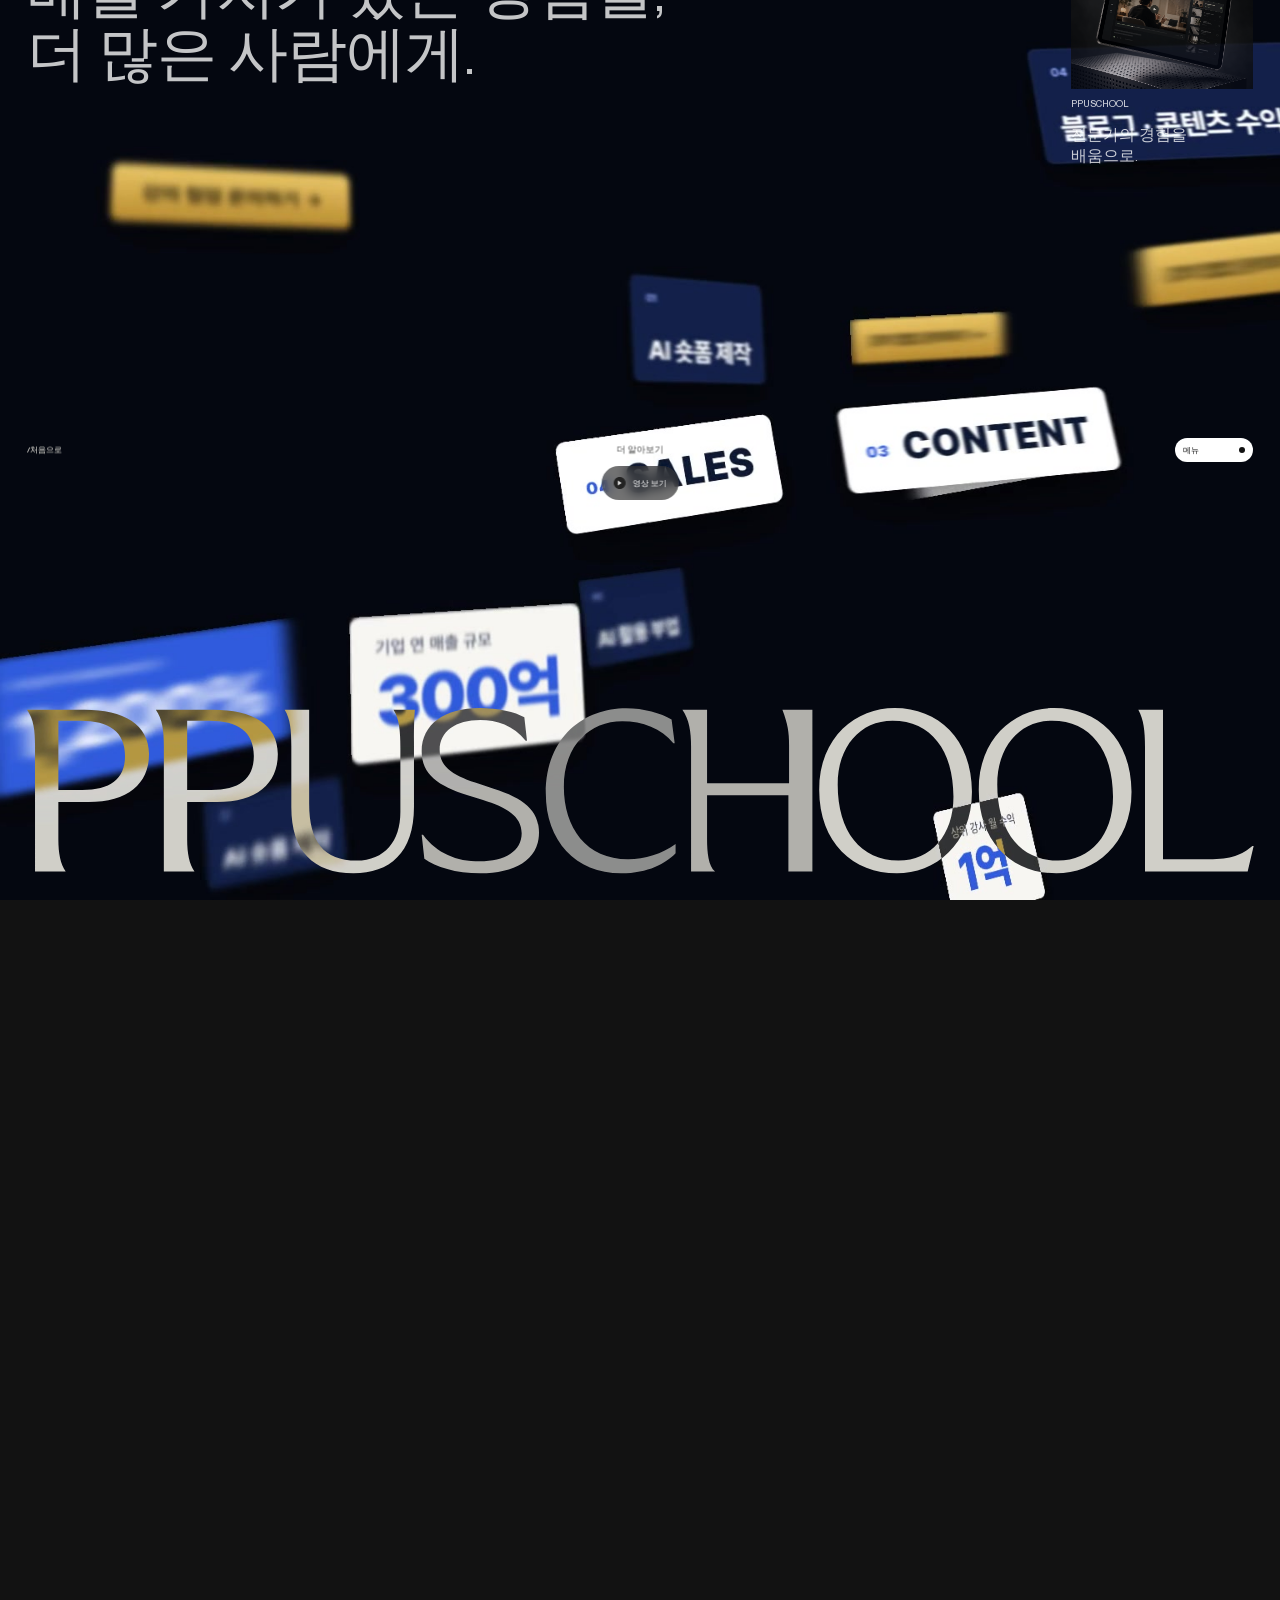
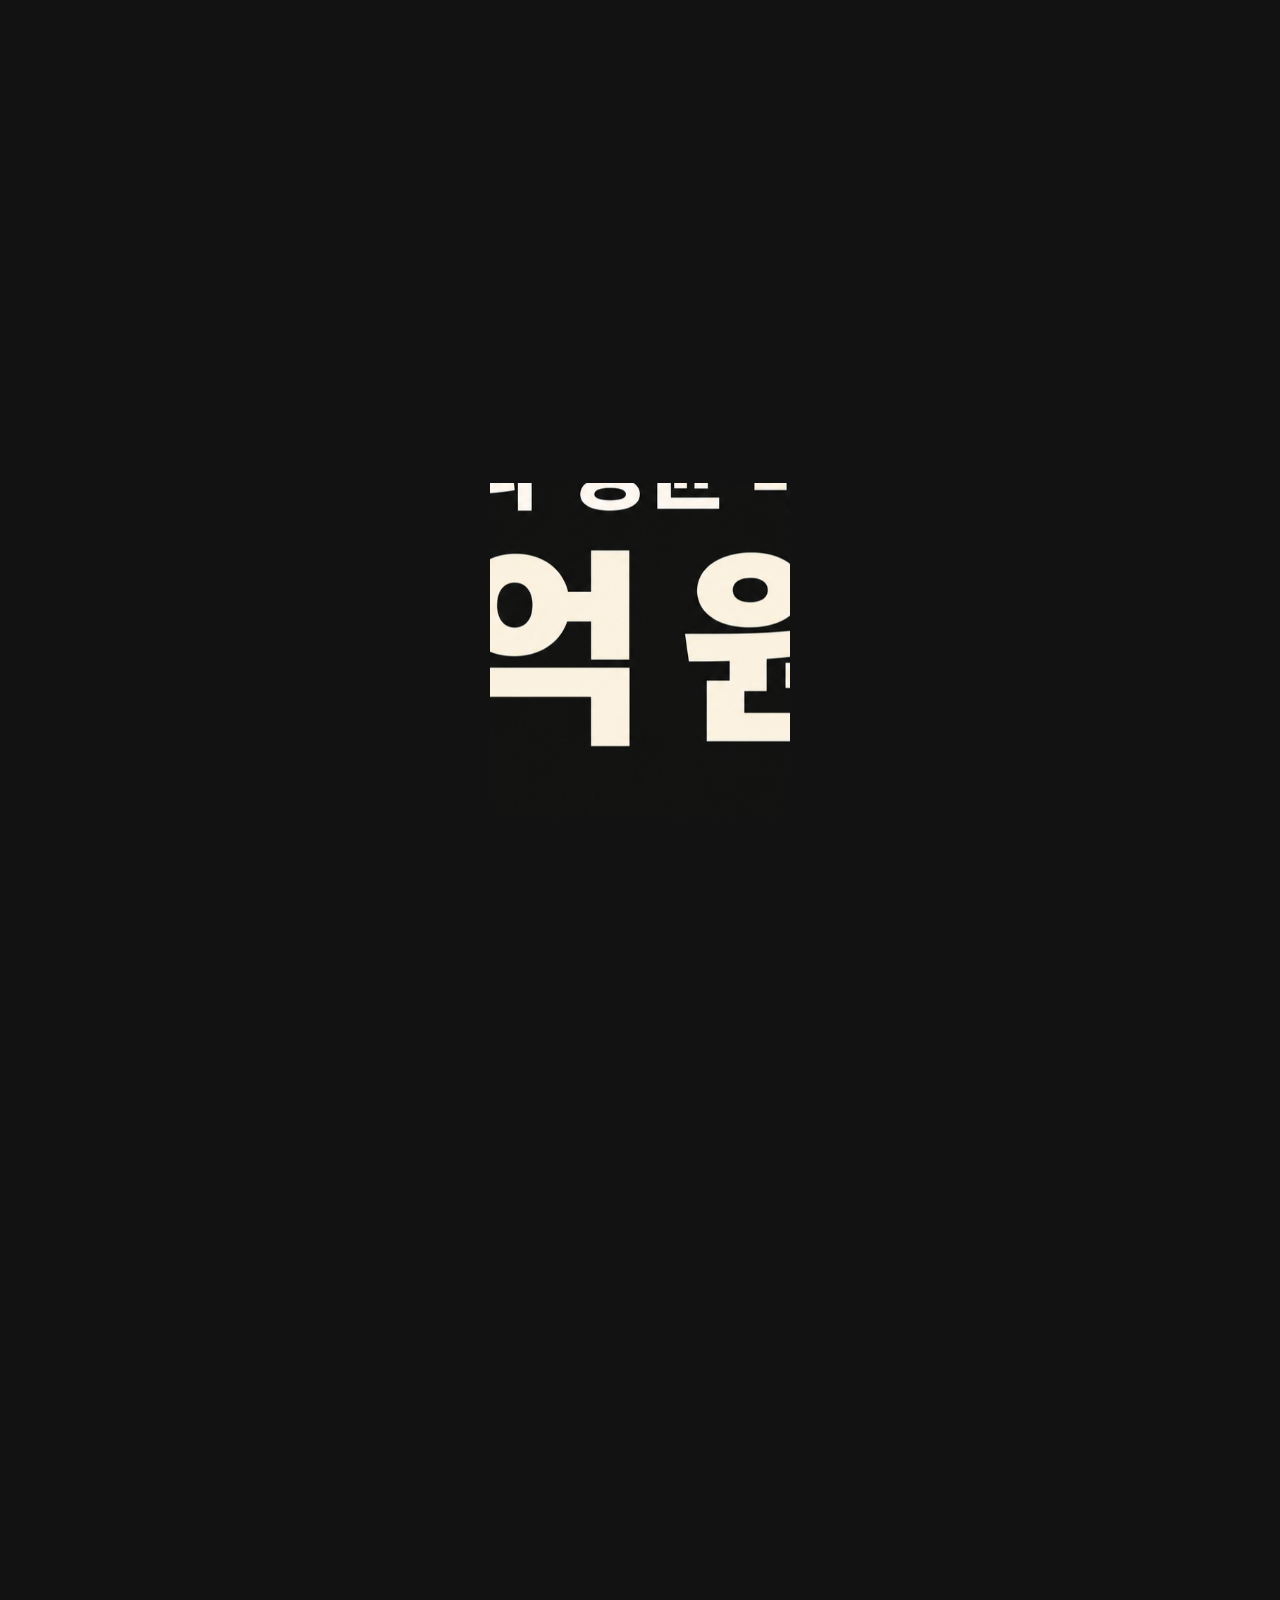
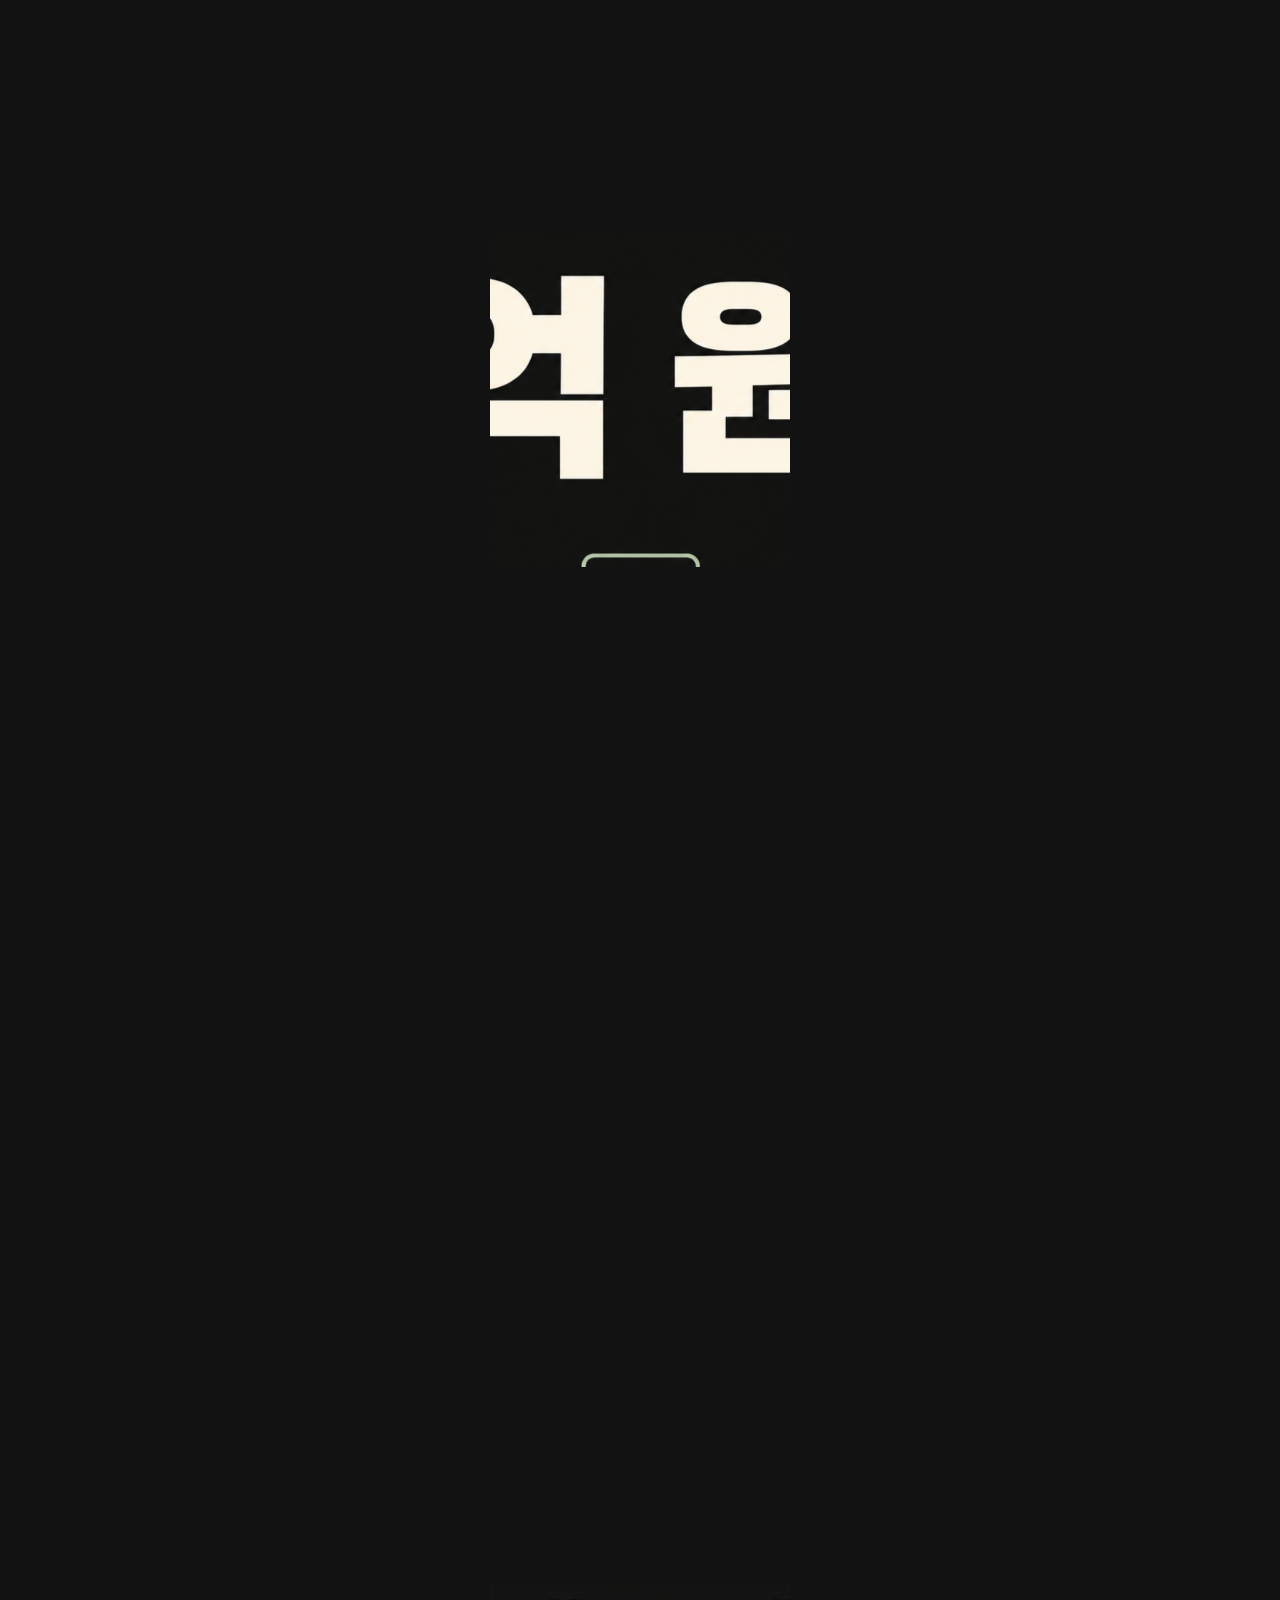
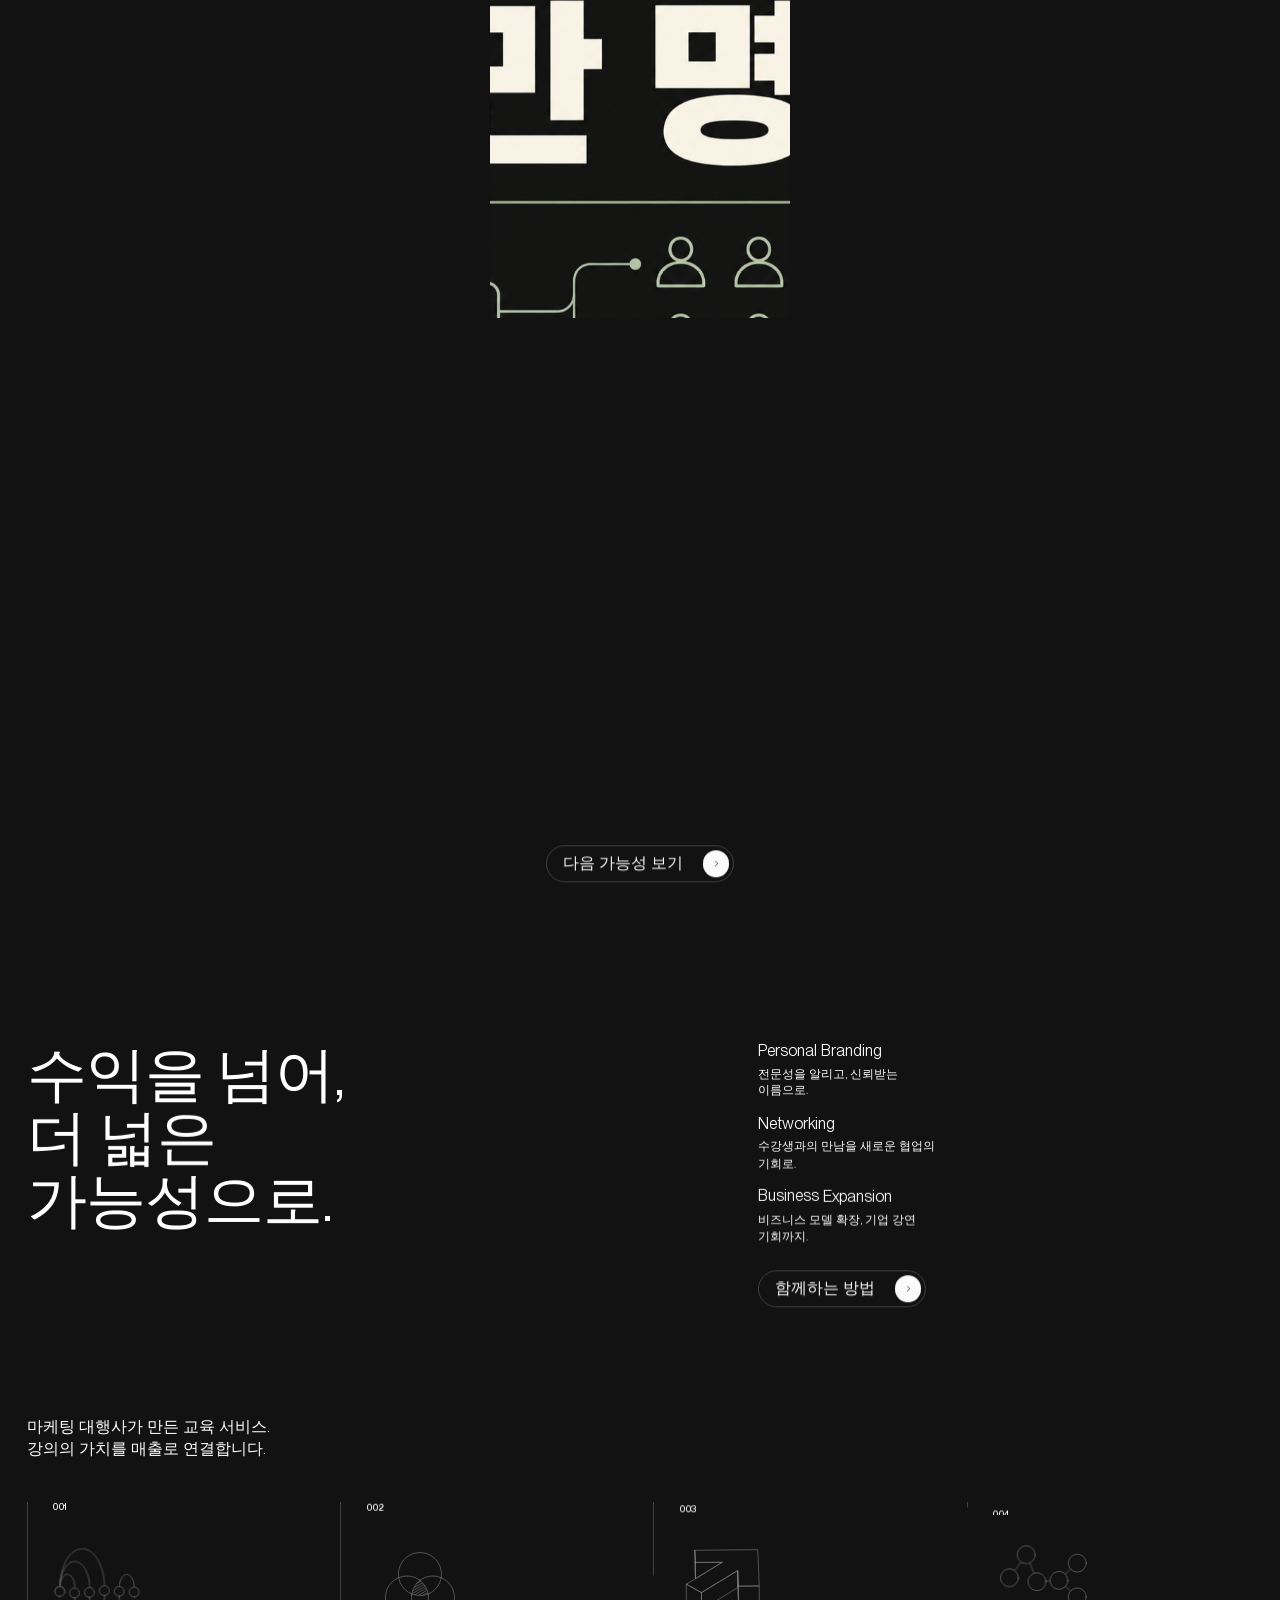
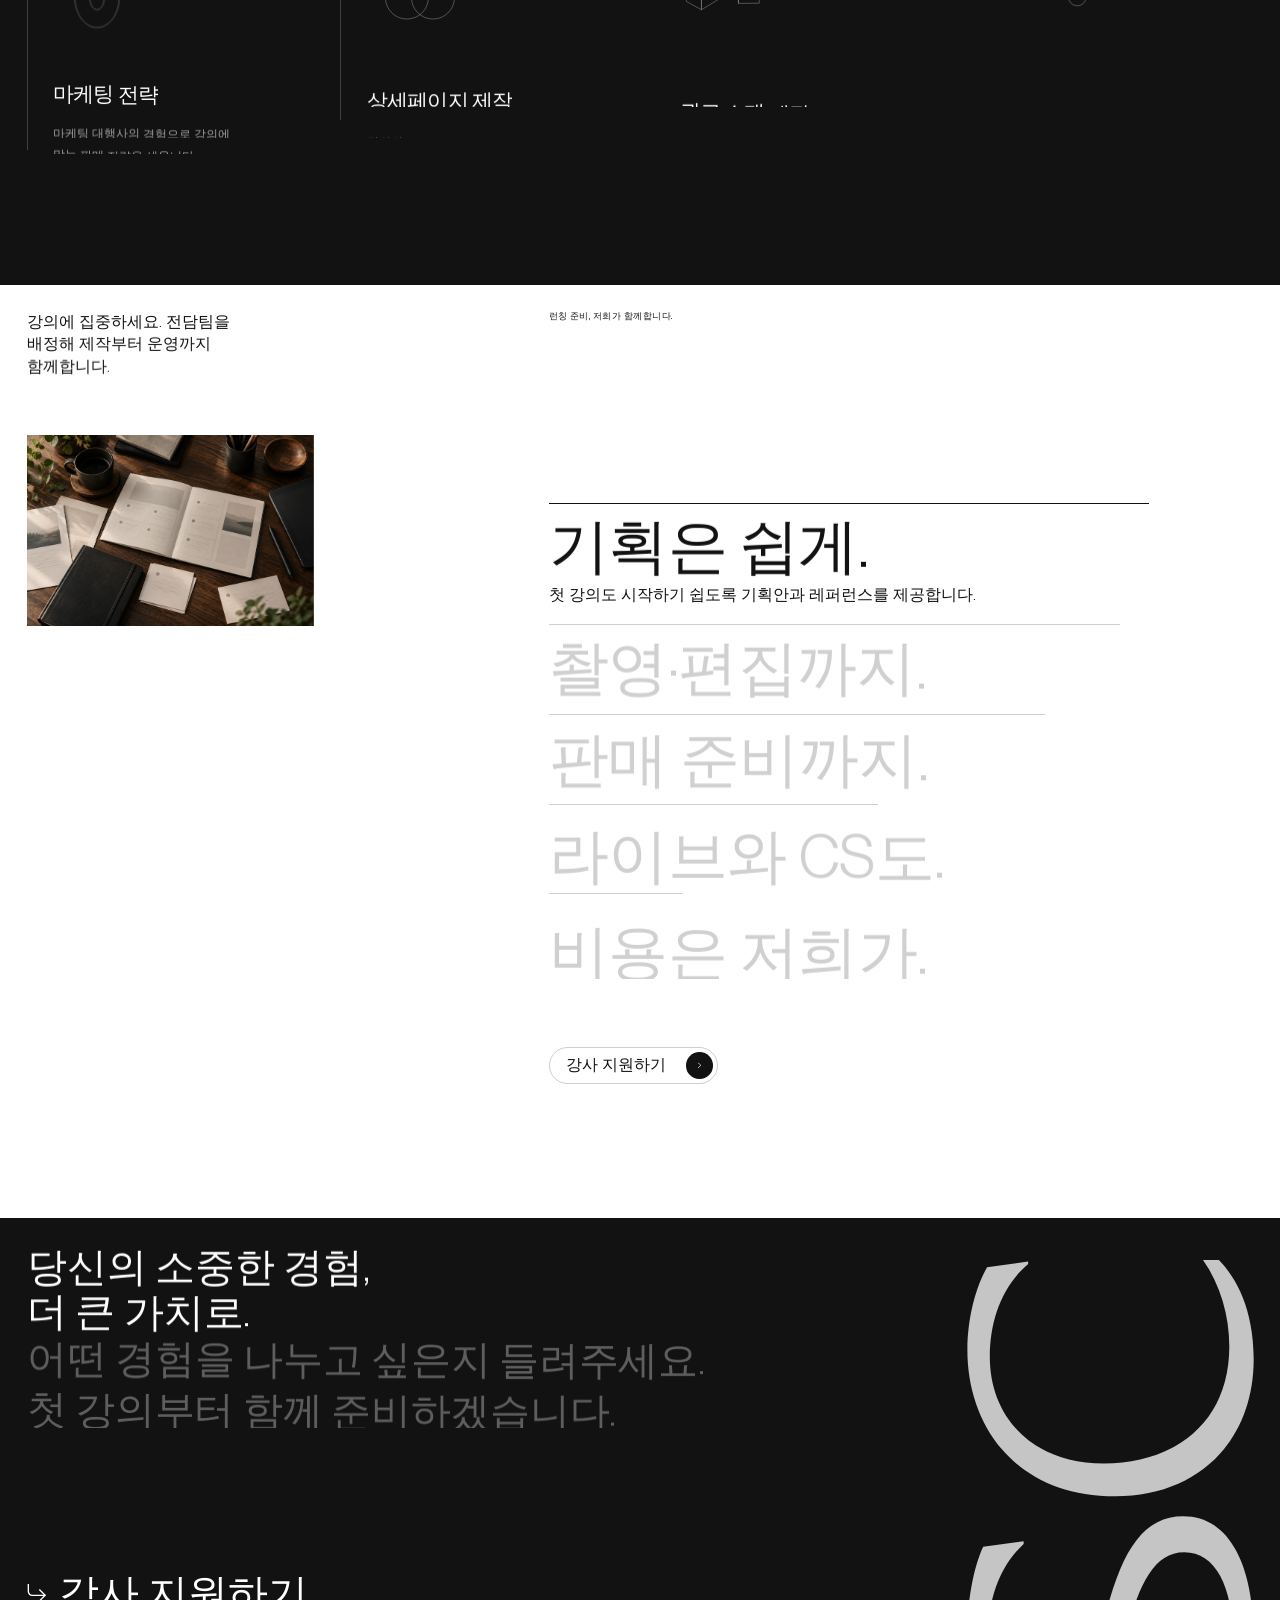
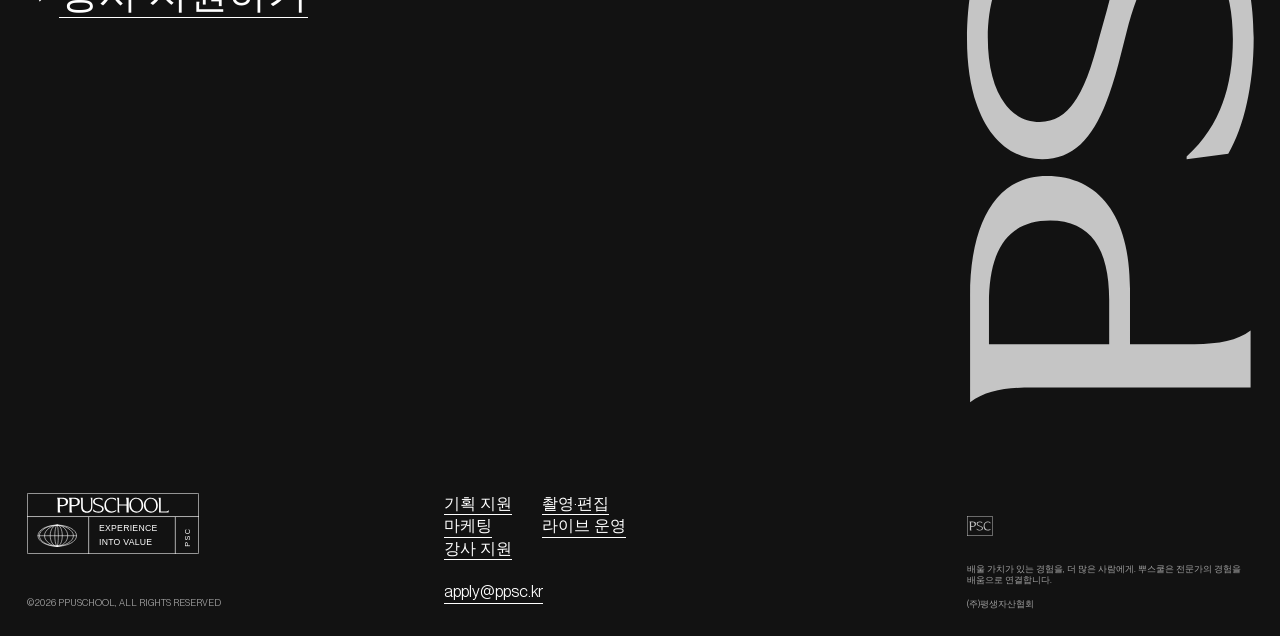
==== commit 8abcd348: "Refresh mobile video styles for returning visitors" ====
--- a/index.html
+++ b/index.html
@@ -12,7 +12,7 @@
   <link rel="stylesheet" href="lower-sections.css">
   <link rel="stylesheet" href="motion.css">
   <link rel="stylesheet" href="pill-motion.css">
-  <link rel="stylesheet" href="locale-ko.css">
+  <link rel="stylesheet" href="locale-ko.css?v=20261008-mobile">
   <script defer src="gsap.min.js"></script>
   <script defer src="ScrollTrigger.min.js"></script>
   <script defer src="lenis.min.js"></script>
--- a/locale-ko.css
+++ b/locale-ko.css
@@ -1,28 +1,52 @@
-/* Preserve the reference grid, type scale, spacing and motion.
-   Only Korean glyph clearance and the requested header brand are adapted. */
-html[lang="ko"]{font-family:"Neue Montreal","Malgun Gothic","Apple SD Gothic Neo",sans-serif}
-html[lang="ko"] h1,html[lang="ko"] h2,html[lang="ko"] h3,html[lang="ko"] p,html[lang="ko"] .studio-toggle{word-break:keep-all;overflow-wrap:break-word}
-html[lang="ko"] .word-mask{padding-bottom:.2em;margin-bottom:-.2em}
-html[lang="ko"] .footer-statement>.word-mask{display:inline-block;color:inherit}
-html[lang="ko"] .service-copy p,html[lang="ko"] .studio-description p,html[lang="ko"] .services-intro p,html[lang="ko"] .studio-intro{line-height:1.35}
-html[lang="ko"] .footer-copyright{letter-spacing:0;white-space:normal;text-wrap:balance;line-height:1.35}
-.hero-message{max-width:110rem;color:white;mix-blend-mode:difference}
-.hero-message h1{mix-blend-mode:normal}
-
-.header-brand{display:block;font-family:"Neue Montreal",Arial,sans-serif;font-size:2.6rem;font-weight:500;letter-spacing:-.06em;line-height:1;white-space:nowrap}
-@media(max-width:1199px){.header-brand{font-size:2rem}}
-@media(max-width:767px){.header-brand{font-size:1.8rem}}
+/* Preserve the reference grid, type scale, spacing and motion.
+   Only Korean glyph clearance and the requested header brand are adapted. */
+html[lang="ko"]{font-family:"Neue Montreal","Malgun Gothic","Apple SD Gothic Neo",sans-serif}
+html[lang="ko"] h1,html[lang="ko"] h2,html[lang="ko"] h3,html[lang="ko"] p,html[lang="ko"] .studio-toggle{word-break:keep-all;overflow-wrap:break-word}
+html[lang="ko"] .word-mask{padding-bottom:.2em;margin-bottom:-.2em}
+html[lang="ko"] .footer-statement>.word-mask{display:inline-block;color:inherit}
+html[lang="ko"] .service-copy p,html[lang="ko"] .studio-description p,html[lang="ko"] .services-intro p,html[lang="ko"] .studio-intro{line-height:1.35}
+html[lang="ko"] .footer-copyright{letter-spacing:0;white-space:normal;text-wrap:balance;line-height:1.35}
+.hero-message{max-width:110rem;color:white;mix-blend-mode:difference}
+.hero-message h1{mix-blend-mode:normal}
+
+.header-brand{display:block;font-family:"Neue Montreal",Arial,sans-serif;font-size:2.6rem;font-weight:500;letter-spacing:-.06em;line-height:1;white-space:nowrap}
+@media(max-width:1199px){.header-brand{font-size:2rem}}
+@media(max-width:767px){.header-brand{font-size:1.8rem}}
 @media(max-width:1199px){.hero-top{will-change:auto}}
-
-/* Keep the six original visual blocks: hero, earnings, benefits, capabilities, accordion, contact. */
-.revenue-anchor{position:absolute;top:100svh;left:0;width:1px;height:1px;pointer-events:none}
-.work-statement h2{width:min(112rem,calc(100% - 8rem))}
-.featured-name{word-break:keep-all;text-wrap:balance}
-.benefit-list{display:grid;gap:2.4rem;margin-bottom:4rem}
-.benefit h3{font-size:2.4rem;line-height:1.16;margin-bottom:.8rem;white-space:nowrap}
-.services-intro .benefit p{font-size:1.8rem;line-height:1.35;padding-bottom:0}
-.capabilities-lead{margin-top:16rem;scroll-margin-top:8rem}
-.capabilities-lead p{font-size:2.4rem;line-height:1.35;max-width:70rem}
-.capabilities-lead+.service-grid{padding-top:6.4rem}
-@media(max-width:1199px){.benefit h3{font-size:1.8rem}.services-intro .benefit p{font-size:1.4rem}.benefit-list{gap:2rem;margin-bottom:3.2rem}.capabilities-lead{margin-top:8rem}.capabilities-lead p{font-size:1.8rem}}
-@media(max-width:767px){.mobile-work-heading{font-size:clamp(3rem,8.2vw,3.6rem)}.benefit-list{gap:2.4rem;margin-bottom:0}.capabilities-lead{margin-top:6.4rem}.capabilities-lead p{font-size:1.6rem}.capabilities-lead+.service-grid{padding-top:4rem}}
+
+/* Keep the six original visual blocks: hero, earnings, benefits, capabilities, accordion, contact. */
+.revenue-anchor{position:absolute;top:100svh;left:0;width:1px;height:1px;pointer-events:none}
+.work-statement h2{width:min(112rem,calc(100% - 8rem))}
+.featured-name{word-break:keep-all;text-wrap:balance}
+.benefit-list{display:grid;gap:2.4rem;margin-bottom:4rem}
+.benefit h3{font-size:2.4rem;line-height:1.16;margin-bottom:.8rem;white-space:nowrap}
+.services-intro .benefit p{font-size:1.8rem;line-height:1.35;padding-bottom:0}
+.capabilities-lead{margin-top:16rem;scroll-margin-top:8rem}
+.capabilities-lead p{font-size:2.4rem;line-height:1.35;max-width:70rem}
+.capabilities-lead+.service-grid{padding-top:6.4rem}
+@media(max-width:1199px){.benefit h3{font-size:1.8rem}.services-intro .benefit p{font-size:1.4rem}.benefit-list{gap:2rem;margin-bottom:3.2rem}.capabilities-lead{margin-top:8rem}.capabilities-lead p{font-size:1.8rem}}
+@media(max-width:767px){.mobile-work-heading{font-size:clamp(3rem,8.2vw,3.6rem)}.benefit-list{gap:2.4rem;margin-bottom:0}.capabilities-lead{margin-top:6.4rem}.capabilities-lead p{font-size:1.6rem}.capabilities-lead+.service-grid{padding-top:4rem}}
+
+/* Landscape brand film must remain readable on narrow portrait screens. */
+@media(max-width:767px){
+  .hero-scene{background:#080d1a;--mobile-film-top:clamp(8rem,18svh,16rem)}
+  .hero-scene>.hero-video{top:var(--mobile-film-top);left:0;width:100%;height:auto;aspect-ratio:16/9;object-fit:contain}
+  .hero-scene>.hero-top{bottom:14rem}
+  .hero-scene .hero-message{mix-blend-mode:normal}
+  .hero-scene>.scroll-hint{display:none}
+  .hero-scene>.reel-launch{top:calc(var(--mobile-film-top) + 56.25vw + 3.2rem);left:50%;right:auto;transform:translate(-50%,-50%);min-height:44px}
+  .hero-scene>.background-toggle{top:calc(var(--mobile-film-top) + 56.25vw + 1rem);bottom:auto;width:44px;height:44px;opacity:.9}
+  .reel-screen .hero-video{inset:0;width:100%;height:100%;object-fit:contain}
+}
+@media(max-width:767px) and (max-height:600px){
+  .hero-scene{--mobile-film-top:6.4rem}
+  .hero-scene>.hero-top{bottom:9rem}
+  .hero-scene>.reel-launch{top:calc(var(--mobile-film-top) + 56.25vw + 2.6rem)}
+}
+@media(max-width:767px) and (orientation:landscape){
+  .hero-scene>.hero-video{top:0;height:100%;aspect-ratio:auto}
+  .hero-scene>.hero-top{bottom:7.5rem;max-width:46%}
+  .hero-scene h1{font-size:2.4rem}
+  .hero-scene>.reel-launch{top:50%;left:auto;right:2rem;transform:translateY(-50%)}
+  .hero-scene>.background-toggle{top:auto;bottom:7rem}
+}
